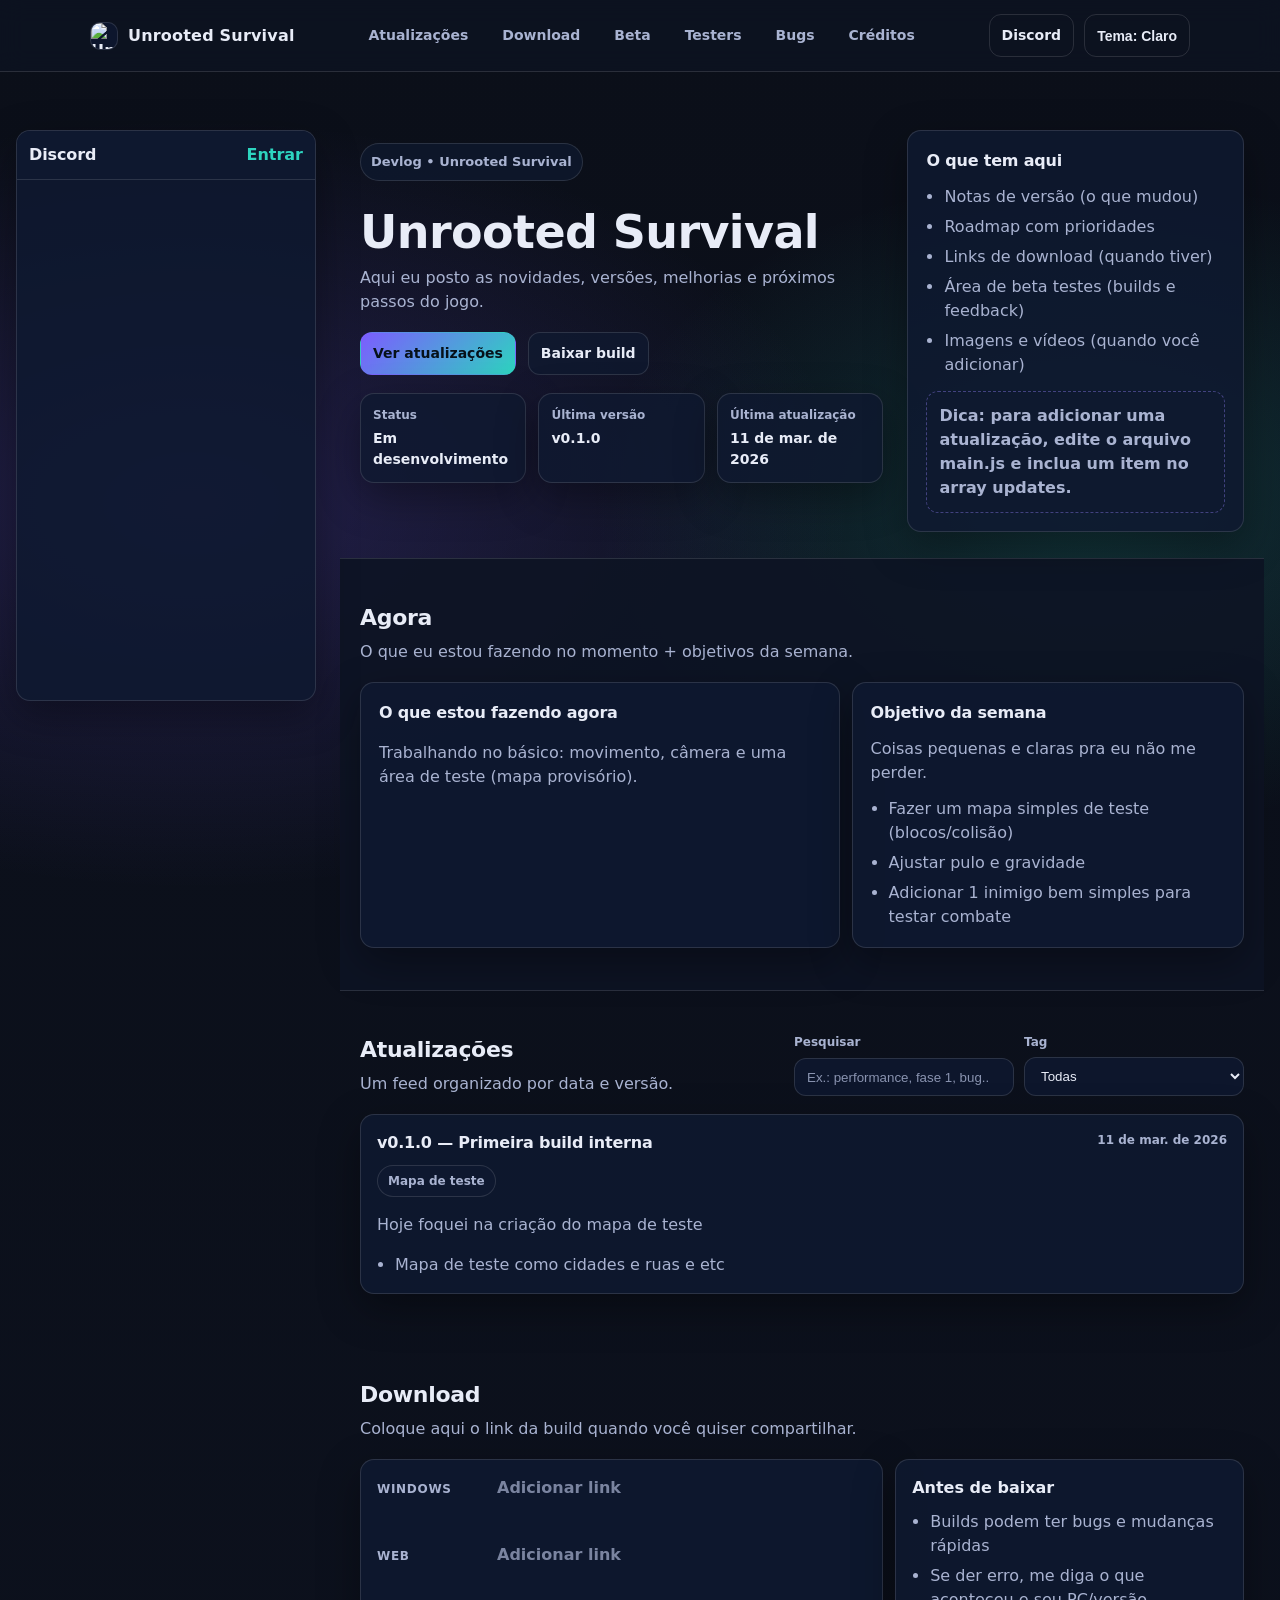
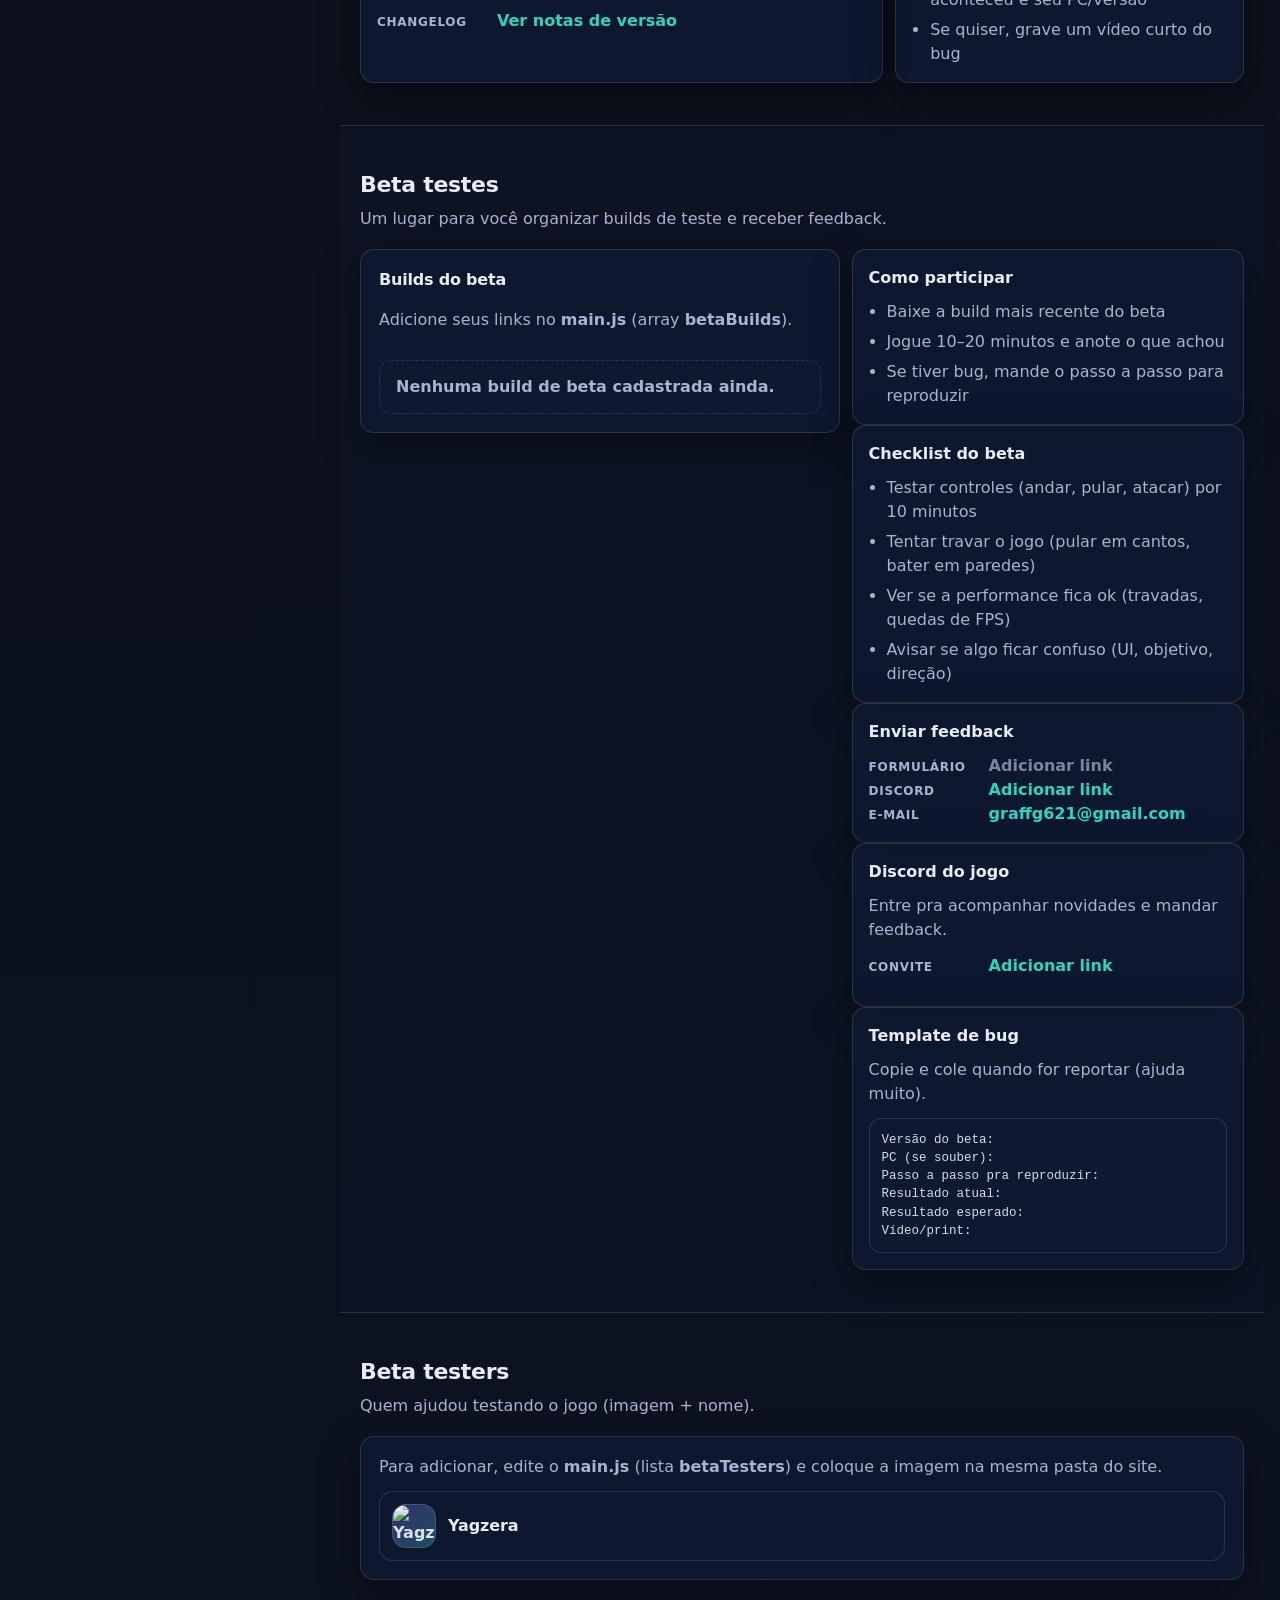
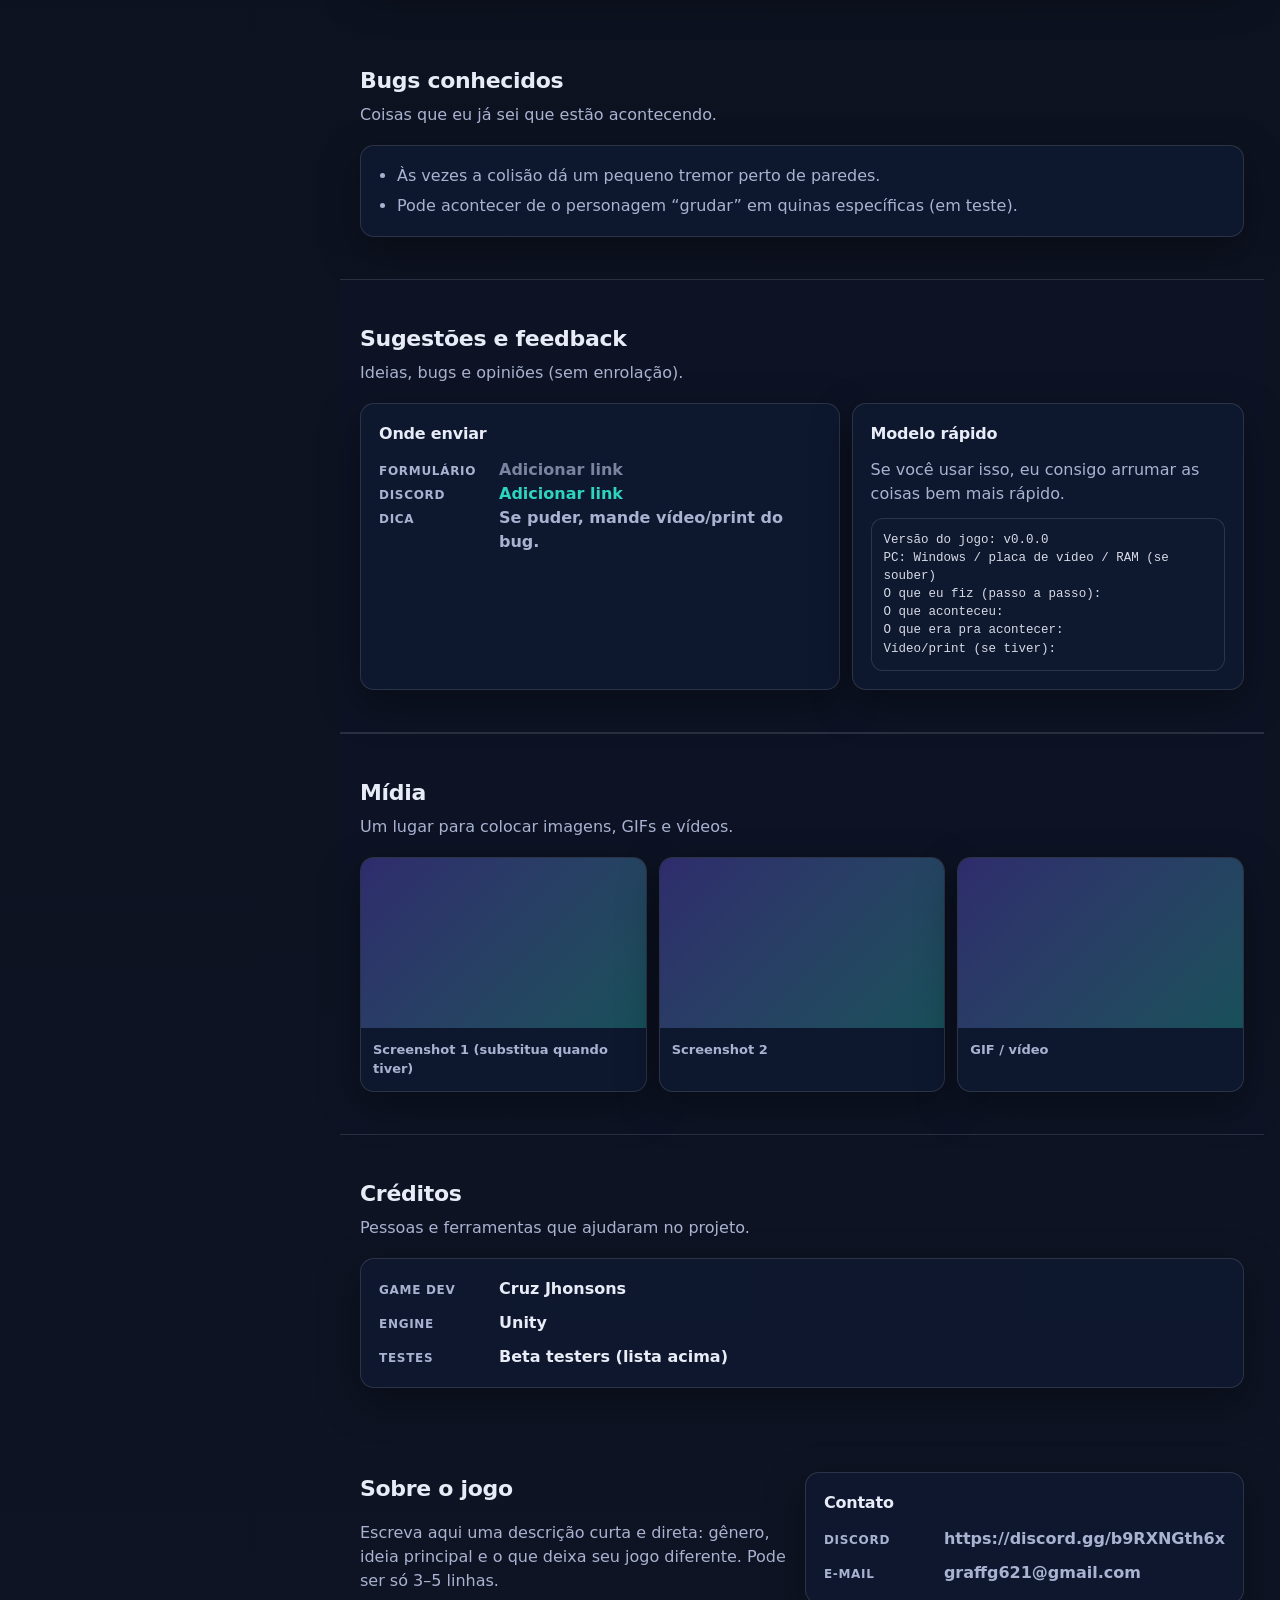
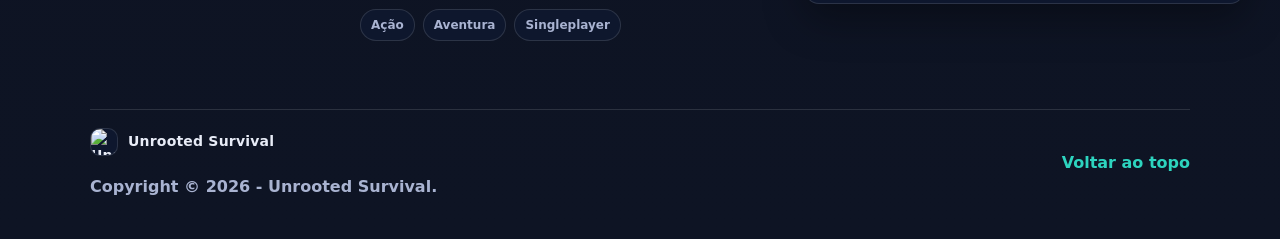
==== index.html @ 6a7c4e1d "Atualização Site" ====
<!doctype html>
<html lang="pt-BR">
  <head>
    <meta charset="UTF-8" />
    <meta name="viewport" content="width=device-width, initial-scale=1.0" />
    <title>Unrooted Survival</title>
    <meta name="description" content="Devlog, atualizações, downloads e beta do Unrooted Survival (Unity)." />
    <meta
      http-equiv="Content-Security-Policy"
      content="default-src 'self'; base-uri 'self'; object-src 'none'; frame-ancestors 'none'; img-src 'self' https: data:; style-src 'self' https://fonts.googleapis.com 'unsafe-inline'; font-src https://fonts.gstatic.com data:; script-src 'self'; frame-src https://discord.com; upgrade-insecure-requests"
    />
    <meta name="referrer" content="no-referrer" />
    <link rel="icon" href="./favicon.svg?v=3" type="image/svg+xml" />
    <link rel="icon" href="https://cdn.discordapp.com/attachments/772927928983617566/1482322307941797999/Unrooted_Survival_FOTO_2.png?v=2" type="image/png" />
    <link rel="shortcut icon" href="./favicon.svg?v=3" type="image/svg+xml" />
    <link rel="apple-touch-icon" href="https://cdn.discordapp.com/attachments/772927928983617566/1482322307941797999/Unrooted_Survival_FOTO_2.png?v=2" />
    <link rel="stylesheet" href="./styles.css" />
    <link rel="preconnect" href="https://fonts.googleapis.com" />
    <link rel="preconnect" href="https://fonts.gstatic.com" crossorigin />
    <link href="https://fonts.googleapis.com/css2?family=Inter:wght@400;500;600;700&display=swap" rel="stylesheet" />
  </head>
  <body>
    <a class="skip-link" href="#conteudo">Pular para o conteúdo</a>

    <header class="topbar">
      <div class="container topbar__inner">
        <a class="brand" href="#inicio" aria-label="Ir para o início">
          <img class="brand__logo" id="brandLogoTop" alt="Unrooted Survival" hidden />
          <span class="brand__dot" id="brandDotTop" aria-hidden="true"></span>
          <span class="brand__text" id="brandTextTop">Unrooted Survival</span>
        </a>

        <nav class="nav" aria-label="Navegação principal">
          <a class="nav__link" href="#atualizacoes">Atualizações</a>
          <a class="nav__link" href="#download">Download</a>
          <a class="nav__link" href="#beta">Beta</a>
          <a class="nav__link" href="#testers">Testers</a>
          <a class="nav__link" href="#bugs">Bugs</a>
          <a class="nav__link" href="#creditos">Créditos</a>
        </nav>

        <div class="topbar__actions">
          <a class="btn btn--ghost" href="https://discord.gg/b9RXNGth6x" target="_blank" rel="noreferrer">Discord</a>
          <button class="btn btn--ghost" type="button" id="themeToggle" aria-label="Alternar tema">
            Tema
          </button>
        </div>
      </div>
    </header>

    <div class="layout">
      <div class="discord-sidebar-slot" id="discordSidebarSlot">
        <aside class="discord-sidebar" id="discordSidebarWrap" hidden aria-label="Discord">
          <div class="discord-sidebar__head">
            <div class="discord-sidebar__title">Discord</div>
            <a class="link" href="#" id="discordSidebarJoin" aria-disabled="true">Entrar</a>
          </div>
          <iframe class="discord-sidebar__frame" id="discordSidebarFrame" title="Membros do Discord" loading="lazy"></iframe>
        </aside>
      </div>

      <main id="conteudo">
      <section class="hero" id="inicio">
        <div class="container hero__inner">
          <div class="hero__content">
            <p class="badge" id="heroBadge">Devlog • Unrooted Survival</p>
            <h1 class="hero__title" id="heroTitle">Unrooted Survival</h1>
            <p class="hero__subtitle">
              Aqui eu posto as novidades, versões, melhorias e próximos passos do jogo.
            </p>
            <div class="hero__cta">
              <a class="btn btn--primary" href="#atualizacoes">Ver atualizações</a>
              <a class="btn" href="#download">Baixar build</a>
            </div>
            <div class="hero__meta">
              <div class="meta-card">
                <div class="meta-card__label">Status</div>
                <div class="meta-card__value" id="statusValue">Em desenvolvimento</div>
              </div>
              <div class="meta-card">
                <div class="meta-card__label">Última versão</div>
                <div class="meta-card__value" id="latestVersion">—</div>
              </div>
              <div class="meta-card">
                <div class="meta-card__label">Última atualização</div>
                <div class="meta-card__value" id="latestDate">—</div>
              </div>
            </div>
          </div>

          <div class="hero__panel" aria-label="Resumo rápido">
            <div class="panel">
              <h2 class="panel__title">O que tem aqui</h2>
              <ul class="panel__list">
                <li>Notas de versão (o que mudou)</li>
                <li>Roadmap com prioridades</li>
                <li>Links de download (quando tiver)</li>
                <li>Área de beta testes (builds e feedback)</li>
                <li>Imagens e vídeos (quando você adicionar)</li>
              </ul>
              <div class="panel__tip">
                Dica: para adicionar uma atualização, edite o arquivo <strong>main.js</strong> e inclua um item no array
                <strong>updates</strong>.
              </div>
            </div>
          </div>
        </div>
      </section>

      <section class="section section--alt" id="agora">
        <div class="container">
          <div class="section__head">
            <div>
              <h2 class="section__title">Agora</h2>
              <p class="section__subtitle">O que eu estou fazendo no momento + objetivos da semana.</p>
            </div>
          </div>

          <div class="split">
            <div class="panel">
              <h3 class="panel__title">O que estou fazendo agora</h3>
              <p class="muted" id="nowText">—</p>
            </div>

            <div class="panel">
              <h3 class="panel__title">Objetivo da semana</h3>
              <div class="muted">Coisas pequenas e claras pra eu não me perder.</div>
              <div class="spacer"></div>
              <ul class="panel__list" id="weekGoalsList"></ul>
            </div>
          </div>
        </div>
      </section>

      <section class="section" id="atualizacoes">
        <div class="container">
          <div class="section__head">
            <div>
              <h2 class="section__title">Atualizações</h2>
              <p class="section__subtitle">Um feed organizado por data e versão.</p>
            </div>
            <div class="filters">
              <label class="input" aria-label="Pesquisar atualizações">
                <span class="input__label">Pesquisar</span>
                <input id="searchInput" type="search" placeholder="Ex.: performance, fase 1, bug..." />
              </label>
              <label class="input" aria-label="Filtrar por tag">
                <span class="input__label">Tag</span>
                <select id="tagSelect">
                  <option value="">Todas</option>
                </select>
              </label>
            </div>
          </div>

          <div class="updates" id="updatesList" aria-live="polite"></div>
          <div class="empty" id="emptyState" hidden>
            Nenhuma atualização encontrada com esse filtro.
          </div>
        </div>
      </section>

      <!-- <section class="section section--alt" id="roadmap">
        <div class="container">
          <div class="section__head">
            <div>
              <h2 class="section__title">Roadmap</h2>
              <p class="section__subtitle">O que eu quero fazer em seguida (pode mudar).</p>
            </div>
          </div> -->

          <!-- <div class="grid">
            <article class="card">
              <h3 class="card__title">Agora</h3>
              <ul class="card__list">
                <li>Polir controles e sensação do movimento</li>
                <li>Corrigir bugs mais chatos</li>
                <li>Adicionar feedback visual e sonoro</li>
              </ul>
            </article>
            <article class="card">
              <h3 class="card__title">Em breve</h3>
              <ul class="card__list">
                <li>Mais conteúdo: fases / inimigos / itens</li>
                <li>Sistema simples de progresso</li>
                <li>Otimização de performance</li>
              </ul>
            </article>
            <article class="card">
              <h3 class="card__title">Depois</h3>
              <ul class="card__list">
                <li>Menu e opções (áudio, gráficos, controles)</li>
                <li>Salvar e carregar</li>
                <li>Build pública para testes</li>
              </ul>
            </article>
          </div>
        </div>
      </section> -->

      <section class="section" id="controles" hidden>
        <div class="container">
          <div class="section__head">
            <div>
              <h2 class="section__title">Controles</h2>
              <p class="section__subtitle">Pra ninguém ficar perdido no beta.</p>
            </div>
          </div>

          <div class="panel">
            <div class="controls" id="controlsList" aria-live="polite"></div>
          </div>
        </div>
      </section>

      <section class="section" id="download">
        <div class="container">
          <div class="section__head">
            <div>
              <h2 class="section__title">Download</h2>
              <p class="section__subtitle">Coloque aqui o link da build quando você quiser compartilhar.</p>
            </div>
          </div>

          <div class="download">
            <div class="download__info">
              <div class="kv">
                <div class="kv__k">Windows</div>
                <div class="kv__v"><a class="link" href="#" id="downloadWindows" aria-disabled="true">Adicionar link</a></div>
              </div>
              <div class="kv">
                <div class="kv__k">Web</div>
                <div class="kv__v"><a class="link" href="#" id="downloadWeb" aria-disabled="true">Adicionar link</a></div>
              </div>
              <div class="kv">
                <div class="kv__k">Changelog</div>
                <div class="kv__v"><a class="link" href="#atualizacoes">Ver notas de versão</a></div>
              </div>
            </div>
            <div class="download__box">
              <h3 class="download__title">Antes de baixar</h3>
              <ul class="download__list">
                <li>Builds podem ter bugs e mudanças rápidas</li>
                <li>Se der erro, me diga o que aconteceu e seu PC/versão</li>
                <li>Se quiser, grave um vídeo curto do bug</li>
              </ul>
            </div>
          </div>
        </div>
      </section>

      <section class="section section--alt" id="beta">
        <div class="container">
          <div class="section__head">
            <div>
              <h2 class="section__title">Beta testes</h2>
              <p class="section__subtitle">Um lugar para você organizar builds de teste e receber feedback.</p>
            </div>
          </div>

          <div class="beta">
            <div class="beta__left">
              <div class="panel">
                <h3 class="panel__title">Builds do beta</h3>
                <p class="muted">Adicione seus links no <strong>main.js</strong> (array <strong>betaBuilds</strong>).</p>
                <div class="beta__list" id="betaList" aria-live="polite"></div>
                <div class="empty" id="betaEmpty" hidden>Nenhuma build de beta cadastrada ainda.</div>
              </div>
            </div>

            <div class="beta__right">
              <article class="card">
                <h3 class="card__title">Como participar</h3>
                <ul class="card__list">
                  <li>Baixe a build mais recente do beta</li>
                  <li>Jogue 10–20 minutos e anote o que achou</li>
                  <li>Se tiver bug, mande o passo a passo para reproduzir</li>
                </ul>
              </article>

              <article class="card">
                <h3 class="card__title">Checklist do beta</h3>
                <ul class="card__list" id="betaChecklist"></ul>
              </article>

              <article class="card">
                <h3 class="card__title">Enviar feedback</h3>
                <div class="kv">
                  <div class="kv__k">Formulário</div>
                  <div class="kv__v"><a class="link" href="#" id="betaFormLink" aria-disabled="true">Adicionar link</a></div>
                </div>
                <div class="kv">
                  <div class="kv__k">Discord</div>
                  <div class="kv__v"><a class="link" href="#" id="betaDiscordLink" aria-disabled="true">Adicionar link</a></div>
                </div>
                <div class="kv">
                  <div class="kv__k">E-mail</div>
                  <div class="kv__v"><a class="link" href="mailto:seuemail@exemplo.com" id="betaEmailLink">seuemail@exemplo.com</a></div>
                </div>
              </article>

              <article class="card">
                <h3 class="card__title">Discord do jogo</h3>
                <div class="muted">Entre pra acompanhar novidades e mandar feedback.</div>
                <div class="spacer"></div>
                <div class="kv">
                  <div class="kv__k">Convite</div>
                  <div class="kv__v"><a class="link" href="#" id="discordCardInvite" aria-disabled="true">Adicionar link</a></div>
                </div>
                <div class="spacer"></div>
                <div class="embed" id="discordEmbedWrap" hidden>
                  <iframe class="embed__frame" id="discordEmbedFrame" title="Discord" loading="lazy"></iframe>
                </div>
              </article>

              <article class="card">
                <h3 class="card__title">Template de bug</h3>
                <div class="muted">Copie e cole quando for reportar (ajuda muito).</div>
                <div class="spacer"></div>
                <pre class="codeblock" id="betaBugTemplate"></pre>
              </article>
            </div>
          </div>
        </div>
      </section>

      <section class="section" id="testers">
        <div class="container">
          <div class="section__head">
            <div>
              <h2 class="section__title">Beta testers</h2>
              <p class="section__subtitle">Quem ajudou testando o jogo (imagem + nome).</p>
            </div>
          </div>

          <div class="panel">
            <div class="muted">
              Para adicionar, edite o <strong>main.js</strong> (lista <strong>betaTesters</strong>) e coloque a imagem na mesma pasta do site.
            </div>
            <div class="spacer"></div>
            <div class="testers" id="testersList" aria-live="polite"></div>
            <div class="empty" id="testersEmpty" hidden>Nenhum beta tester listado ainda.</div>
          </div>
        </div>
      </section>

      <section class="section" id="bugs">
        <div class="container">
          <div class="section__head">
            <div>
              <h2 class="section__title">Bugs conhecidos</h2>
              <p class="section__subtitle">Coisas que eu já sei que estão acontecendo.</p>
            </div>
          </div>

          <div class="panel">
            <ul class="panel__list" id="bugsList"></ul>
            <div class="empty" id="bugsEmpty" hidden>Nenhum bug conhecido listado ainda.</div>
          </div>
        </div>
      </section>

      <section class="section section--alt" id="feedback">
        <div class="container">
          <div class="section__head">
            <div>
              <h2 class="section__title">Sugestões e feedback</h2>
              <p class="section__subtitle">Ideias, bugs e opiniões (sem enrolação).</p>
            </div>
          </div>

          <div class="split">
            <div class="panel">
              <h3 class="panel__title">Onde enviar</h3>
              <div class="kv">
                <div class="kv__k">Formulário</div>
                <div class="kv__v"><a class="link" href="#" id="suggestionFormLink" aria-disabled="true">Adicionar link</a></div>
              </div>
              <div class="kv">
                <div class="kv__k">Discord</div>
                <div class="kv__v"><a class="link" href="#" id="suggestionDiscordLink" aria-disabled="true">Adicionar link</a></div>
              </div>
              <div class="kv">
                <div class="kv__k">Dica</div>
                <div class="kv__v"><span class="muted">Se puder, mande vídeo/print do bug.</span></div>
              </div>
            </div>

            <div class="panel">
              <h3 class="panel__title">Modelo rápido</h3>
              <div class="muted">Se você usar isso, eu consigo arrumar as coisas bem mais rápido.</div>
              <div class="spacer"></div>
              <pre class="codeblock" id="feedbackTemplate"></pre>
            </div>
          </div>
        </div>
      </section>

      <section class="section section--alt" id="midia">
        <div class="container">
          <div class="section__head">
            <div>
              <h2 class="section__title">Mídia</h2>
              <p class="section__subtitle">Um lugar para colocar imagens, GIFs e vídeos.</p>
            </div>
          </div>

          <div class="gallery">
            <div class="shot">
              <div class="shot__ph" aria-hidden="true"></div>
              <div class="shot__cap">Screenshot 1 (substitua quando tiver)</div>
            </div>
            <div class="shot">
              <div class="shot__ph" aria-hidden="true"></div>
              <div class="shot__cap">Screenshot 2</div>
            </div>
            <div class="shot">
              <div class="shot__ph" aria-hidden="true"></div>
              <div class="shot__cap">GIF / vídeo</div>
            </div>
          </div>
        </div>
      </section>

      <section class="section" id="creditos">
        <div class="container">
          <div class="section__head">
            <div>
              <h2 class="section__title">Créditos</h2>
              <p class="section__subtitle">Pessoas e ferramentas que ajudaram no projeto.</p>
            </div>
          </div>

          <div class="panel">
            <div class="credits" id="creditsList" aria-live="polite"></div>
          </div>
        </div>
      </section>

      <section class="section" id="sobre">
        <div class="container">
          <div class="about">
            <div class="about__main">
              <h2 class="section__title">Sobre o jogo</h2>
              <p class="about__text">
                Escreva aqui uma descrição curta e direta: gênero, ideia principal e o que deixa seu jogo diferente.
                Pode ser só 3–5 linhas.
              </p>
              <div class="about__tags" id="aboutTags">
                <span class="pill">Ação</span>
                <span class="pill">Aventura</span>
                <span class="pill">Singleplayer</span>
              </div>
            </div>
            <div class="about__side">
              <div class="panel">
                <h3 class="panel__title">Contato</h3>
                <div class="contact">
                  <div class="kv">
                    <div class="kv__k">Discord</div>
                    <div class="kv__v"><span class="muted">https://discord.gg/b9RXNGth6x</span></div>
                  </div>
                  <!-- <div class="kv">
                    <div class="kv__k">Itch.io</div>
                    <div class="kv__v"><span class="muted">coloque aqui</span></div>
                  </div> -->
                  <div class="kv">
                    <div class="kv__k">E-mail</div>
                    <div class="kv__v"><span class="muted">graffg621@gmail.com</span></div>
                  </div>
                </div>
              </div>
            </div>
          </div>
        </div>
      </section>
      </main>
    </div>

    <footer class="footer">
      <div class="container footer__inner">
        <div class="footer__left">
          <div class="brand brand--small">
            <img class="brand__logo" id="brandLogoFooter" alt="Unrooted Survival" hidden />
            <span class="brand__dot" id="brandDotFooter" aria-hidden="true"></span>
            <span class="brand__text" id="brandTextFooter">Unrooted Survival</span>
          </div>
          <div class="footer__muted">Copyright © 2026 - Unrooted Survival.</div>
        </div>
        <div class="footer__right">
          <a class="link" href="#inicio">Voltar ao topo</a>
        </div>
      </div>
    </footer>

    <script src="./main.js" defer></script>
  </body>
</html>
---- styles.css ----
:root {
  color-scheme: light dark;
  --bg: #0b0f19;
  --bg2: #0e1424;
  --card: #0f1930;
  --text: #e8ecf7;
  --muted: #a9b3d1;
  --border: rgba(255, 255, 255, 0.12);
  --accent: #7c5cff;
  --accent2: #2dd4bf;
  --shadow: 0 14px 40px rgba(0, 0, 0, 0.35);
  --radius: 14px;
}

html[data-theme="light"] {
  --bg: #f6f7fb;
  --bg2: #ffffff;
  --card: #ffffff;
  --text: #0a1020;
  --muted: #4e5a7a;
  --border: rgba(10, 16, 32, 0.12);
  --accent: #5b4bff;
  --accent2: #0ea5e9;
  --shadow: 0 14px 40px rgba(10, 16, 32, 0.12);
}

* {
  box-sizing: border-box;
}

body {
  margin: 0;
  font-family: Inter, system-ui, -apple-system, Segoe UI, Roboto, Arial, sans-serif;
  background: radial-gradient(1200px 700px at 15% 10%, rgba(124, 92, 255, 0.22), transparent 55%),
    radial-gradient(900px 600px at 85% 10%, rgba(45, 212, 191, 0.18), transparent 55%),
    linear-gradient(180deg, var(--bg), var(--bg2));
  color: var(--text);
  line-height: 1.5;
}

a {
  color: inherit;
  text-decoration: none;
}

.container {
  width: min(1100px, calc(100% - 40px));
  margin: 0 auto;
}

.layout {
  padding: 0 16px;
}

body.has-discord-sidebar .layout {
  display: grid;
  grid-template-columns: 300px minmax(0, 1fr);
  gap: 24px;
  align-items: start;
}

.discord-sidebar-slot {
  padding-top: 58px;
}

.discord-sidebar {
  width: 300px;
  position: sticky;
  top: 78px;
  border: 1px solid var(--border);
  background: color-mix(in oklab, var(--card) 86%, transparent);
  border-radius: var(--radius);
  box-shadow: var(--shadow);
  overflow: hidden;
}

.discord-sidebar__head {
  display: flex;
  align-items: center;
  justify-content: space-between;
  padding: 12px 12px;
  border-bottom: 1px solid var(--border);
  background: color-mix(in oklab, var(--card) 88%, transparent);
}

.discord-sidebar__title {
  font-weight: 900;
  letter-spacing: -0.1px;
}

.discord-sidebar__frame {
  width: 100%;
  height: 520px;
  border: 0;
  display: block;
}

.skip-link {
  position: absolute;
  left: 12px;
  top: 12px;
  padding: 10px 12px;
  border-radius: 10px;
  background: var(--card);
  border: 1px solid var(--border);
  transform: translateY(-160%);
  z-index: 9999;
}

.skip-link:focus {
  transform: translateY(0);
  outline: none;
}

.topbar {
  position: sticky;
  top: 0;
  z-index: 50;
  backdrop-filter: blur(12px);
  background: color-mix(in oklab, var(--bg2) 65%, transparent);
  border-bottom: 1px solid var(--border);
}

@media (max-width: 1200px) {
  body.has-discord-sidebar .layout {
    display: block;
  }

  .discord-sidebar-slot {
    display: none;
  }
}

.topbar__inner {
  display: flex;
  align-items: center;
  justify-content: space-between;
  gap: 18px;
  padding: 14px 0;
}

.brand {
  display: inline-flex;
  align-items: center;
  gap: 10px;
  font-weight: 700;
  letter-spacing: 0.2px;
}

.brand--small {
  font-size: 14px;
}

.brand__logo {
  width: 28px;
  height: 28px;
  border-radius: 10px;
  border: 1px solid var(--border);
  object-fit: cover;
  display: block;
  background: color-mix(in oklab, var(--card) 86%, transparent);
}

.brand__dot {
  width: 12px;
  height: 12px;
  border-radius: 50%;
  background: linear-gradient(135deg, var(--accent), var(--accent2));
  box-shadow: 0 0 0 4px color-mix(in oklab, var(--accent) 18%, transparent);
}

.nav {
  display: flex;
  gap: 14px;
  flex-wrap: wrap;
  justify-content: center;
}

.nav__link {
  padding: 8px 10px;
  border-radius: 10px;
  color: var(--muted);
  font-weight: 600;
  font-size: 14px;
}

.nav__link:hover {
  color: var(--text);
  background: color-mix(in oklab, var(--card) 78%, transparent);
}

.topbar__actions {
  display: flex;
  gap: 10px;
}

.btn {
  display: inline-flex;
  align-items: center;
  justify-content: center;
  gap: 10px;
  padding: 10px 12px;
  border-radius: 12px;
  border: 1px solid var(--border);
  background: color-mix(in oklab, var(--card) 80%, transparent);
  color: var(--text);
  font-weight: 700;
  font-size: 14px;
  cursor: pointer;
  transition: transform 120ms ease, background 120ms ease, border-color 120ms ease;
}

.btn:hover {
  transform: translateY(-1px);
  background: color-mix(in oklab, var(--card) 92%, transparent);
  border-color: color-mix(in oklab, var(--border) 50%, var(--accent) 30%);
}

.btn--primary {
  background: linear-gradient(135deg, var(--accent), var(--accent2));
  border-color: transparent;
  color: #06111a;
}

.btn--primary:hover {
  transform: translateY(-1px);
  filter: brightness(1.05);
}

.btn--ghost {
  background: transparent;
}

.hero {
  padding: 58px 0 26px;
}

.hero__inner {
  display: grid;
  grid-template-columns: 1.4fr 0.9fr;
  gap: 24px;
  align-items: start;
}

.badge {
  display: inline-flex;
  align-items: center;
  padding: 8px 10px;
  border-radius: 999px;
  border: 1px solid var(--border);
  background: color-mix(in oklab, var(--card) 72%, transparent);
  color: var(--muted);
  font-weight: 700;
  font-size: 13px;
}

.hero__title {
  margin: 14px 0 10px;
  font-size: clamp(32px, 4vw, 46px);
  line-height: 1.05;
  letter-spacing: -0.6px;
}

.hero__subtitle {
  margin: 0 0 18px;
  color: var(--muted);
  max-width: 60ch;
}

.hero__cta {
  display: flex;
  gap: 12px;
  flex-wrap: wrap;
  margin: 18px 0 18px;
}

.hero__meta {
  display: grid;
  grid-template-columns: repeat(3, minmax(0, 1fr));
  gap: 12px;
}

.meta-card {
  border: 1px solid var(--border);
  background: color-mix(in oklab, var(--card) 82%, transparent);
  border-radius: 14px;
  padding: 12px 12px;
  box-shadow: var(--shadow);
}

.meta-card__label {
  font-size: 12px;
  color: var(--muted);
  font-weight: 700;
}

.meta-card__value {
  margin-top: 4px;
  font-size: 14px;
  font-weight: 800;
}

.panel {
  border: 1px solid var(--border);
  background: color-mix(in oklab, var(--card) 86%, transparent);
  border-radius: var(--radius);
  padding: 18px;
  box-shadow: var(--shadow);
}

.panel__title {
  margin: 0 0 12px;
  font-size: 16px;
  letter-spacing: -0.2px;
}

.panel__list {
  margin: 0;
  padding-left: 18px;
  color: var(--muted);
  display: grid;
  gap: 6px;
}

.panel__tip {
  margin-top: 14px;
  padding: 12px;
  border-radius: 12px;
  border: 1px dashed color-mix(in oklab, var(--border) 70%, var(--accent) 30%);
  background: color-mix(in oklab, var(--card) 80%, transparent);
  color: var(--muted);
  font-weight: 600;
}

.spacer {
  height: 12px;
}

.section {
  padding: 42px 0;
}

.section--alt {
  background: color-mix(in oklab, var(--bg2) 92%, transparent);
  border-top: 1px solid var(--border);
  border-bottom: 1px solid var(--border);
}

.section__head {
  display: flex;
  justify-content: space-between;
  align-items: end;
  gap: 18px;
  flex-wrap: wrap;
  margin-bottom: 18px;
}

.section__title {
  margin: 0;
  font-size: 22px;
  letter-spacing: -0.3px;
}

.section__subtitle {
  margin: 6px 0 0;
  color: var(--muted);
}

.filters {
  display: flex;
  gap: 10px;
  flex-wrap: wrap;
  justify-content: flex-end;
}

.input {
  display: grid;
  gap: 6px;
  min-width: 220px;
}

.input__label {
  font-size: 12px;
  color: var(--muted);
  font-weight: 800;
}

input[type="search"],
select {
  padding: 10px 12px;
  border-radius: 12px;
  border: 1px solid var(--border);
  background: color-mix(in oklab, var(--card) 84%, transparent);
  color: var(--text);
  outline: none;
}

input[type="search"]::placeholder {
  color: color-mix(in oklab, var(--muted) 80%, transparent);
}

input[type="search"]:focus,
select:focus {
  border-color: color-mix(in oklab, var(--accent) 55%, var(--border));
  box-shadow: 0 0 0 4px color-mix(in oklab, var(--accent) 18%, transparent);
}

.updates {
  display: grid;
  gap: 12px;
}

.update {
  border: 1px solid var(--border);
  background: color-mix(in oklab, var(--card) 86%, transparent);
  border-radius: var(--radius);
  padding: 16px;
  box-shadow: var(--shadow);
}

.update__head {
  display: flex;
  justify-content: space-between;
  align-items: start;
  gap: 12px;
  flex-wrap: wrap;
}

.update__title {
  margin: 0;
  font-size: 16px;
  letter-spacing: -0.2px;
}

.update__meta {
  display: flex;
  gap: 8px;
  align-items: center;
  flex-wrap: wrap;
  color: var(--muted);
  font-weight: 700;
  font-size: 12px;
}

.pills {
  display: flex;
  gap: 6px;
  flex-wrap: wrap;
  margin-top: 10px;
}

.pill {
  display: inline-flex;
  align-items: center;
  padding: 6px 10px;
  border-radius: 999px;
  border: 1px solid var(--border);
  background: color-mix(in oklab, var(--card) 82%, transparent);
  color: var(--muted);
  font-weight: 800;
  font-size: 12px;
}

.update__body {
  margin-top: 12px;
  color: var(--muted);
}

.update__body ul {
  margin: 0;
  padding-left: 18px;
  display: grid;
  gap: 6px;
}

.empty {
  margin-top: 12px;
  padding: 14px 16px;
  border-radius: 12px;
  border: 1px dashed var(--border);
  background: color-mix(in oklab, var(--card) 80%, transparent);
  color: var(--muted);
  font-weight: 700;
}

.grid {
  display: grid;
  gap: 12px;
  grid-template-columns: repeat(3, minmax(0, 1fr));
}

.card {
  border: 1px solid var(--border);
  background: color-mix(in oklab, var(--card) 86%, transparent);
  border-radius: var(--radius);
  padding: 16px;
  box-shadow: var(--shadow);
}

.card__title {
  margin: 0 0 10px;
  font-size: 16px;
}

.card__list {
  margin: 0;
  padding-left: 18px;
  color: var(--muted);
  display: grid;
  gap: 6px;
}

.download {
  display: grid;
  grid-template-columns: 1.2fr 0.8fr;
  gap: 12px;
}

.split {
  display: grid;
  grid-template-columns: 1.1fr 0.9fr;
  gap: 12px;
}

.download__info {
  border: 1px solid var(--border);
  background: color-mix(in oklab, var(--card) 86%, transparent);
  border-radius: var(--radius);
  padding: 16px;
  box-shadow: var(--shadow);
  display: grid;
  gap: 10px;
}

.download__box {
  border: 1px solid var(--border);
  background: color-mix(in oklab, var(--card) 86%, transparent);
  border-radius: var(--radius);
  padding: 16px;
  box-shadow: var(--shadow);
}

.download__title {
  margin: 0 0 10px;
  font-size: 16px;
}

.download__list {
  margin: 0;
  padding-left: 18px;
  color: var(--muted);
  display: grid;
  gap: 6px;
}

.beta {
  display: grid;
  grid-template-columns: 1.1fr 0.9fr;
  gap: 12px;
}

.controls {
  display: grid;
  gap: 10px;
}

.progress {
  display: grid;
  gap: 10px;
}

.progress__row {
  display: grid;
  gap: 8px;
  padding: 12px;
  border-radius: 14px;
  border: 1px solid var(--border);
  background: color-mix(in oklab, var(--card) 86%, transparent);
}

.progress__top {
  display: flex;
  justify-content: space-between;
  align-items: baseline;
  gap: 10px;
}

.progress__label {
  font-weight: 900;
  letter-spacing: -0.1px;
}

.progress__value {
  color: var(--muted);
  font-weight: 900;
  font-size: 12px;
}

.progress__bar {
  height: 10px;
  border-radius: 999px;
  border: 1px solid var(--border);
  background: color-mix(in oklab, var(--bg2) 70%, transparent);
  overflow: hidden;
}

.progress__fill {
  height: 100%;
  width: 0%;
  border-radius: 999px;
  background: linear-gradient(90deg, var(--accent), var(--accent2));
}

.requirements {
  display: grid;
  gap: 10px;
}

.testers {
  display: grid;
  gap: 10px;
}

.tester {
  display: flex;
  align-items: center;
  gap: 12px;
  padding: 12px;
  border-radius: 14px;
  border: 1px solid var(--border);
  background: color-mix(in oklab, var(--card) 86%, transparent);
}

.tester__avatar {
  width: 44px;
  height: 44px;
  border-radius: 14px;
  border: 1px solid var(--border);
  background: linear-gradient(135deg, color-mix(in oklab, var(--accent) 32%, transparent), color-mix(in oklab, var(--accent2) 28%, transparent));
  display: grid;
  place-items: center;
  font-weight: 900;
  color: color-mix(in oklab, var(--text) 94%, transparent);
  overflow: hidden;
}

.tester__avatar img {
  width: 100%;
  height: 100%;
  object-fit: cover;
  display: block;
}

.tester__name {
  font-weight: 900;
  letter-spacing: -0.1px;
}

.credits {
  display: grid;
  gap: 10px;
}

.embed {
  width: 100%;
  border-radius: 14px;
  overflow: hidden;
  border: 1px solid var(--border);
  background: color-mix(in oklab, var(--card) 86%, transparent);
}

.embed__frame {
  width: 100%;
  height: 380px;
  border: 0;
  display: block;
}

.codeblock {
  margin: 0;
  padding: 12px;
  border-radius: 12px;
  border: 1px solid var(--border);
  background: color-mix(in oklab, var(--card) 82%, transparent);
  color: color-mix(in oklab, var(--text) 92%, transparent);
  font-family: ui-monospace, SFMono-Regular, Menlo, Monaco, Consolas, "Liberation Mono", "Courier New", monospace;
  font-size: 12.5px;
  line-height: 1.45;
  overflow: auto;
  white-space: pre-wrap;
}

.beta__list {
  display: grid;
  gap: 10px;
  margin-top: 12px;
}

.build {
  border: 1px solid var(--border);
  background: color-mix(in oklab, var(--card) 86%, transparent);
  border-radius: 14px;
  padding: 12px;
  display: grid;
  gap: 8px;
}

.build__top {
  display: flex;
  justify-content: space-between;
  gap: 10px;
  flex-wrap: wrap;
}

.build__name {
  font-weight: 900;
  letter-spacing: -0.1px;
}

.build__date {
  color: var(--muted);
  font-weight: 800;
  font-size: 12px;
}

.build__links {
  display: flex;
  gap: 10px;
  flex-wrap: wrap;
}

.link {
  color: var(--accent2);
  font-weight: 900;
}

.link[aria-disabled="true"] {
  color: color-mix(in oklab, var(--muted) 70%, transparent);
  pointer-events: none;
  font-weight: 800;
}

.gallery {
  display: grid;
  grid-template-columns: repeat(3, minmax(0, 1fr));
  gap: 12px;
}

.shot {
  border: 1px solid var(--border);
  background: color-mix(in oklab, var(--card) 86%, transparent);
  border-radius: var(--radius);
  overflow: hidden;
  box-shadow: var(--shadow);
}

.shot__ph {
  height: 170px;
  background: linear-gradient(135deg, color-mix(in oklab, var(--accent) 30%, transparent), color-mix(in oklab, var(--accent2) 30%, transparent));
}

.shot__cap {
  padding: 12px;
  color: var(--muted);
  font-weight: 800;
  font-size: 13px;
}

.about {
  display: grid;
  grid-template-columns: 1.2fr 0.8fr;
  gap: 12px;
  align-items: start;
}

.about__text {
  color: var(--muted);
  max-width: 70ch;
}

.about__tags {
  margin-top: 12px;
  display: flex;
  gap: 8px;
  flex-wrap: wrap;
}

.contact {
  display: grid;
  gap: 10px;
}

.kv {
  display: grid;
  grid-template-columns: 110px 1fr;
  gap: 10px;
  align-items: baseline;
}

.kv__k {
  color: var(--muted);
  font-weight: 900;
  font-size: 12px;
  text-transform: uppercase;
  letter-spacing: 0.7px;
}

.kv__v {
  font-weight: 800;
}

.muted {
  color: var(--muted);
}

.footer {
  padding: 26px 0 40px;
}

.footer__inner {
  display: flex;
  align-items: center;
  justify-content: space-between;
  gap: 12px;
  flex-wrap: wrap;
  border-top: 1px solid var(--border);
  padding-top: 18px;
}

.footer__muted {
  color: var(--muted);
  font-weight: 700;
  margin-top: 8px;
}

@media (max-width: 980px) {
  .hero__inner {
    grid-template-columns: 1fr;
  }
  .hero__meta {
    grid-template-columns: 1fr;
  }
  .grid {
    grid-template-columns: 1fr;
  }
  .download {
    grid-template-columns: 1fr;
  }
  .split {
    grid-template-columns: 1fr;
  }
  .beta {
    grid-template-columns: 1fr;
  }
  .gallery {
    grid-template-columns: 1fr;
  }
  .about {
    grid-template-columns: 1fr;
  }
  .kv {
    grid-template-columns: 1fr;
    gap: 4px;
  }
  .nav {
    display: none;
  }
}
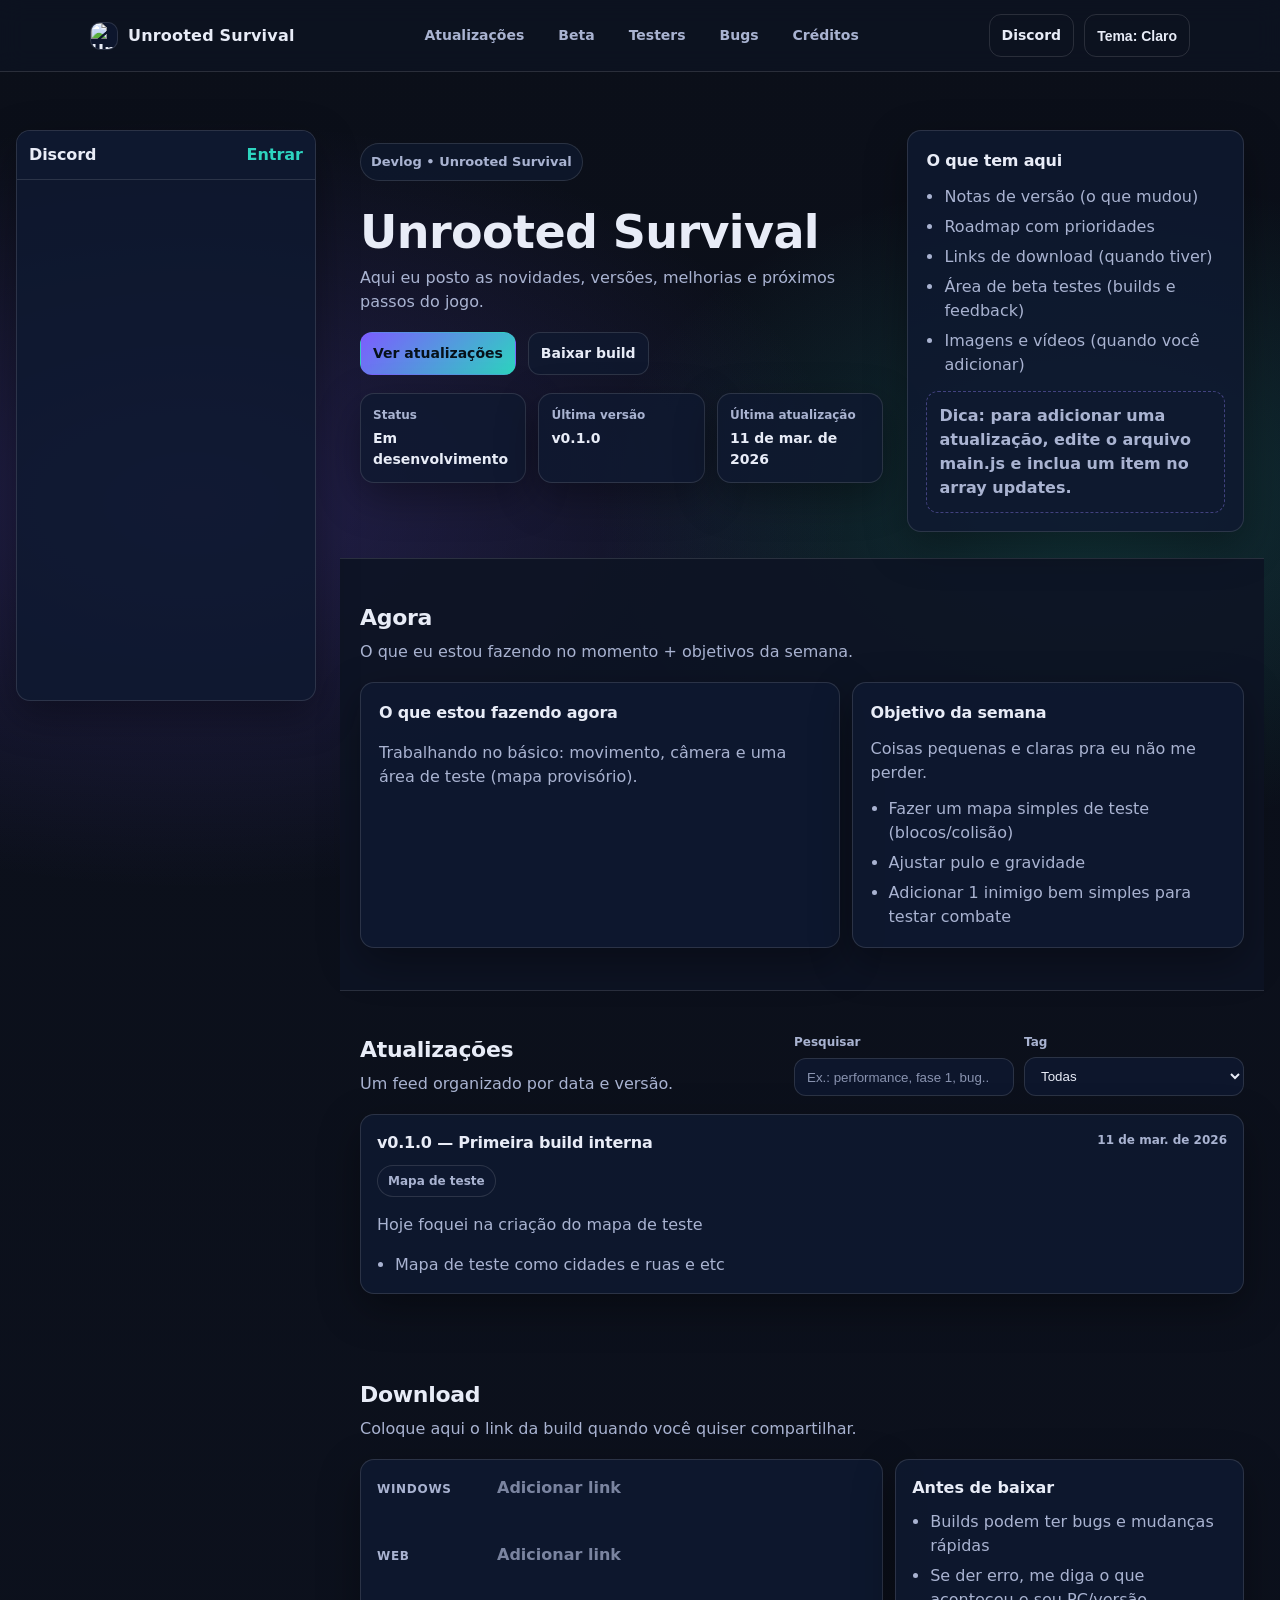
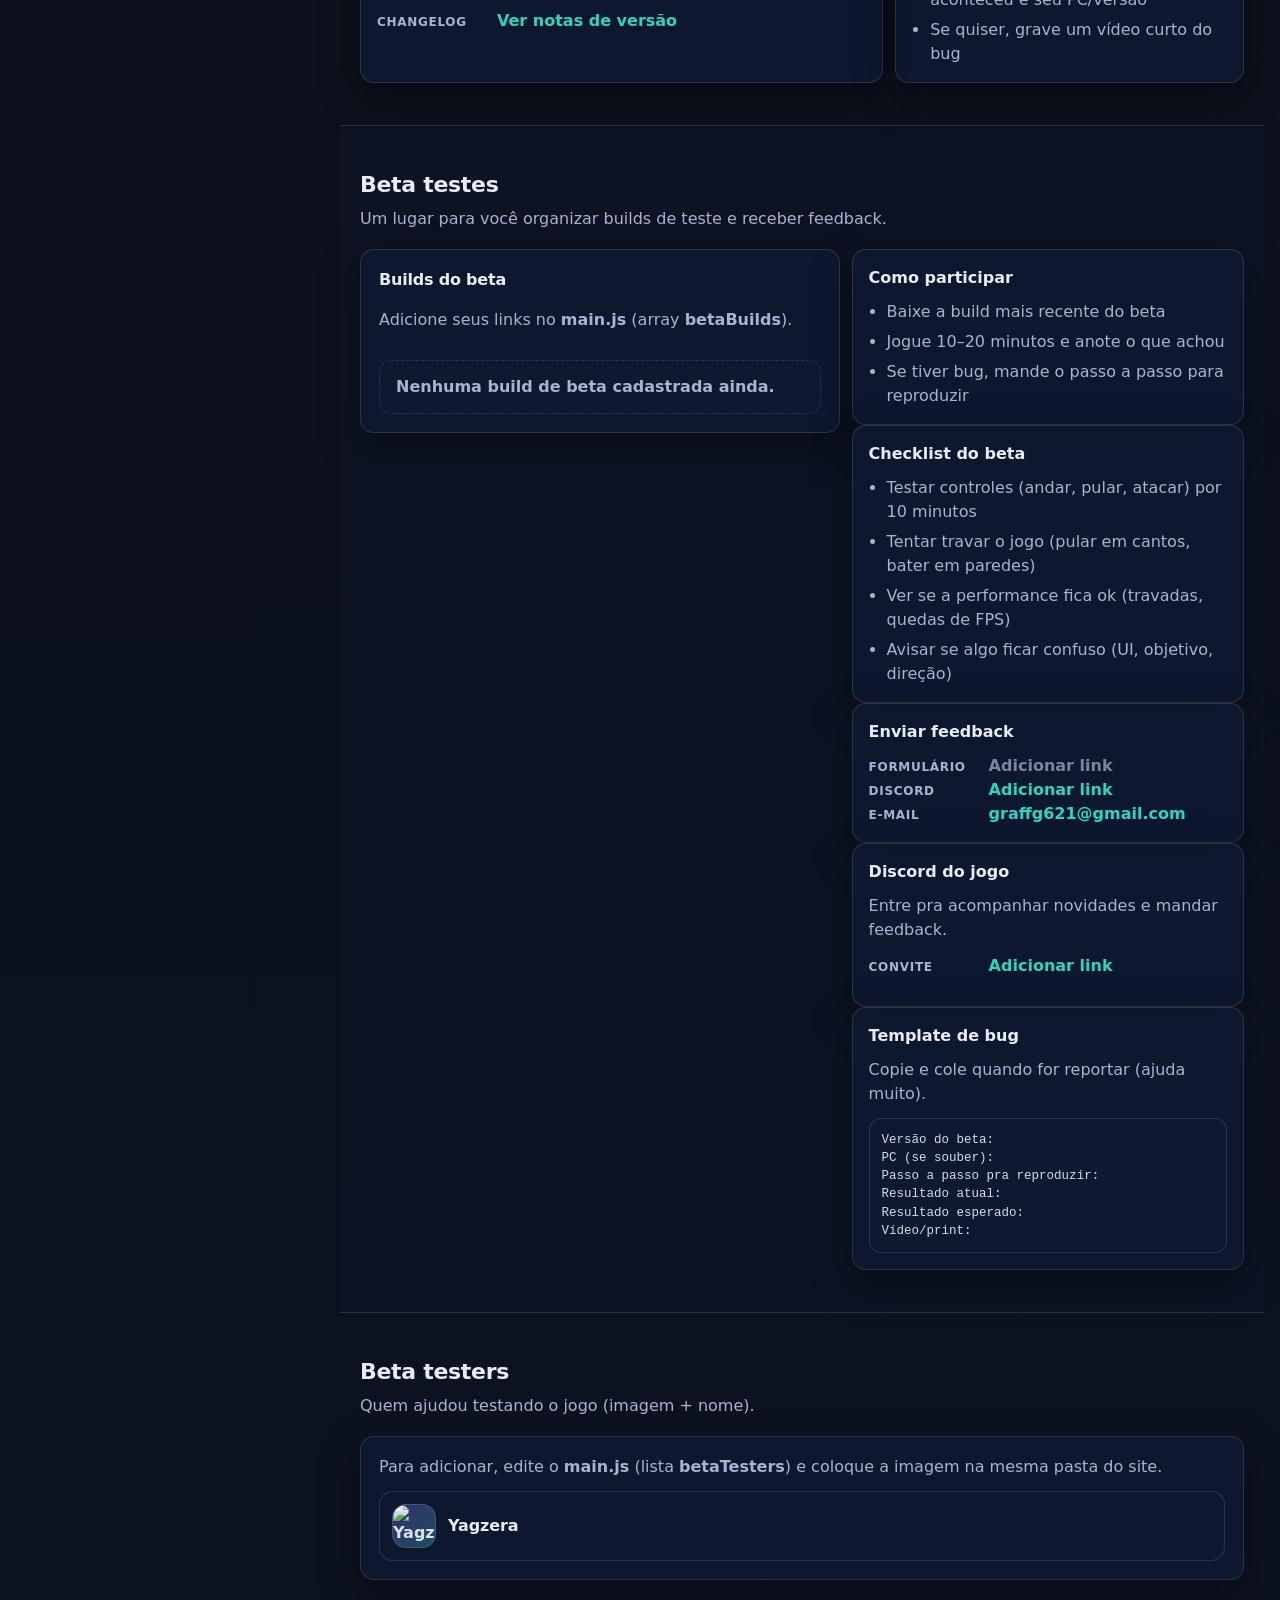
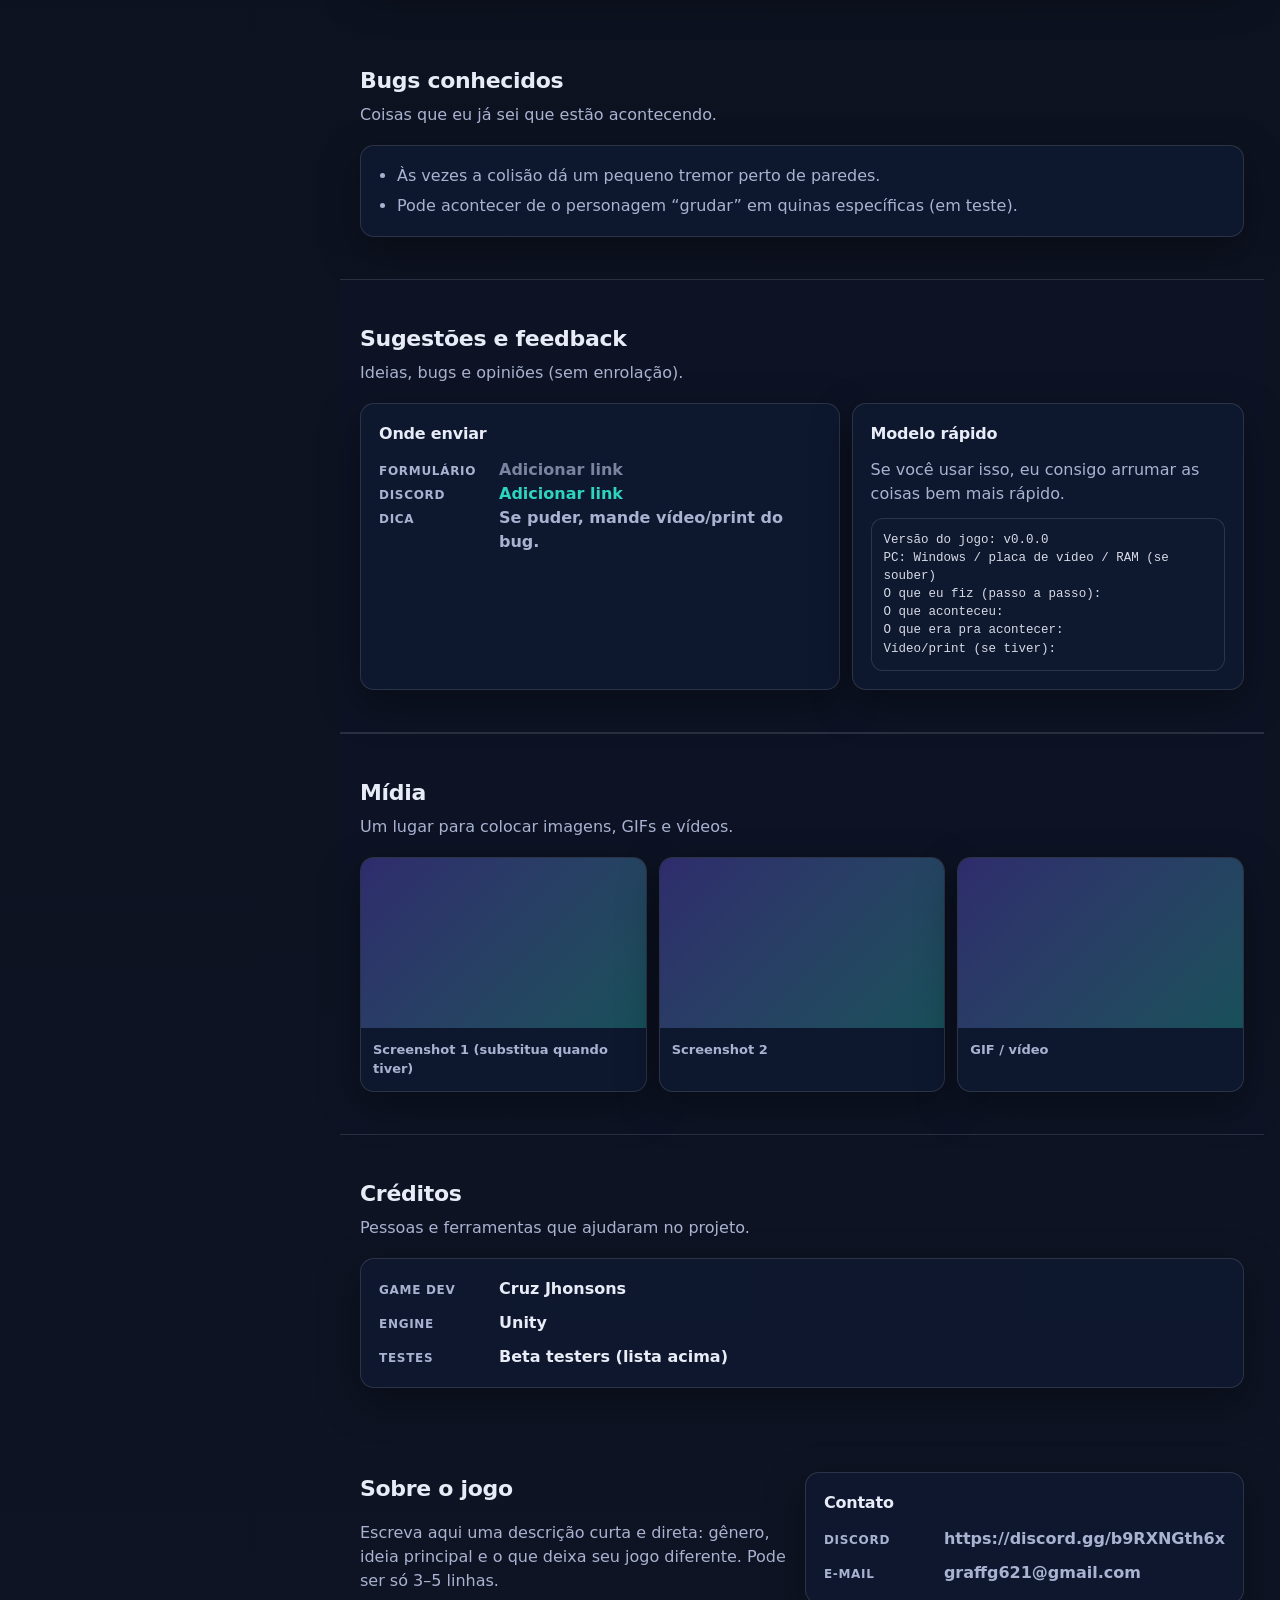
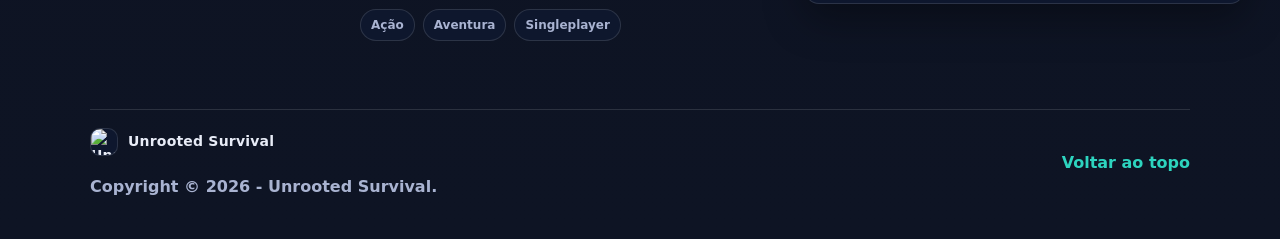
==== commit b819272e: "Att Site" ====
--- a/index.html
+++ b/index.html
@@ -32,7 +32,7 @@
 
         <nav class="nav" aria-label="Navegação principal">
           <a class="nav__link" href="#atualizacoes">Atualizações</a>
-          <a class="nav__link" href="#download">Download</a>
+          <!-- <a class="nav__link" href="#download">Download</a> -->
           <a class="nav__link" href="#beta">Beta</a>
           <a class="nav__link" href="#testers">Testers</a>
           <a class="nav__link" href="#bugs">Bugs</a>
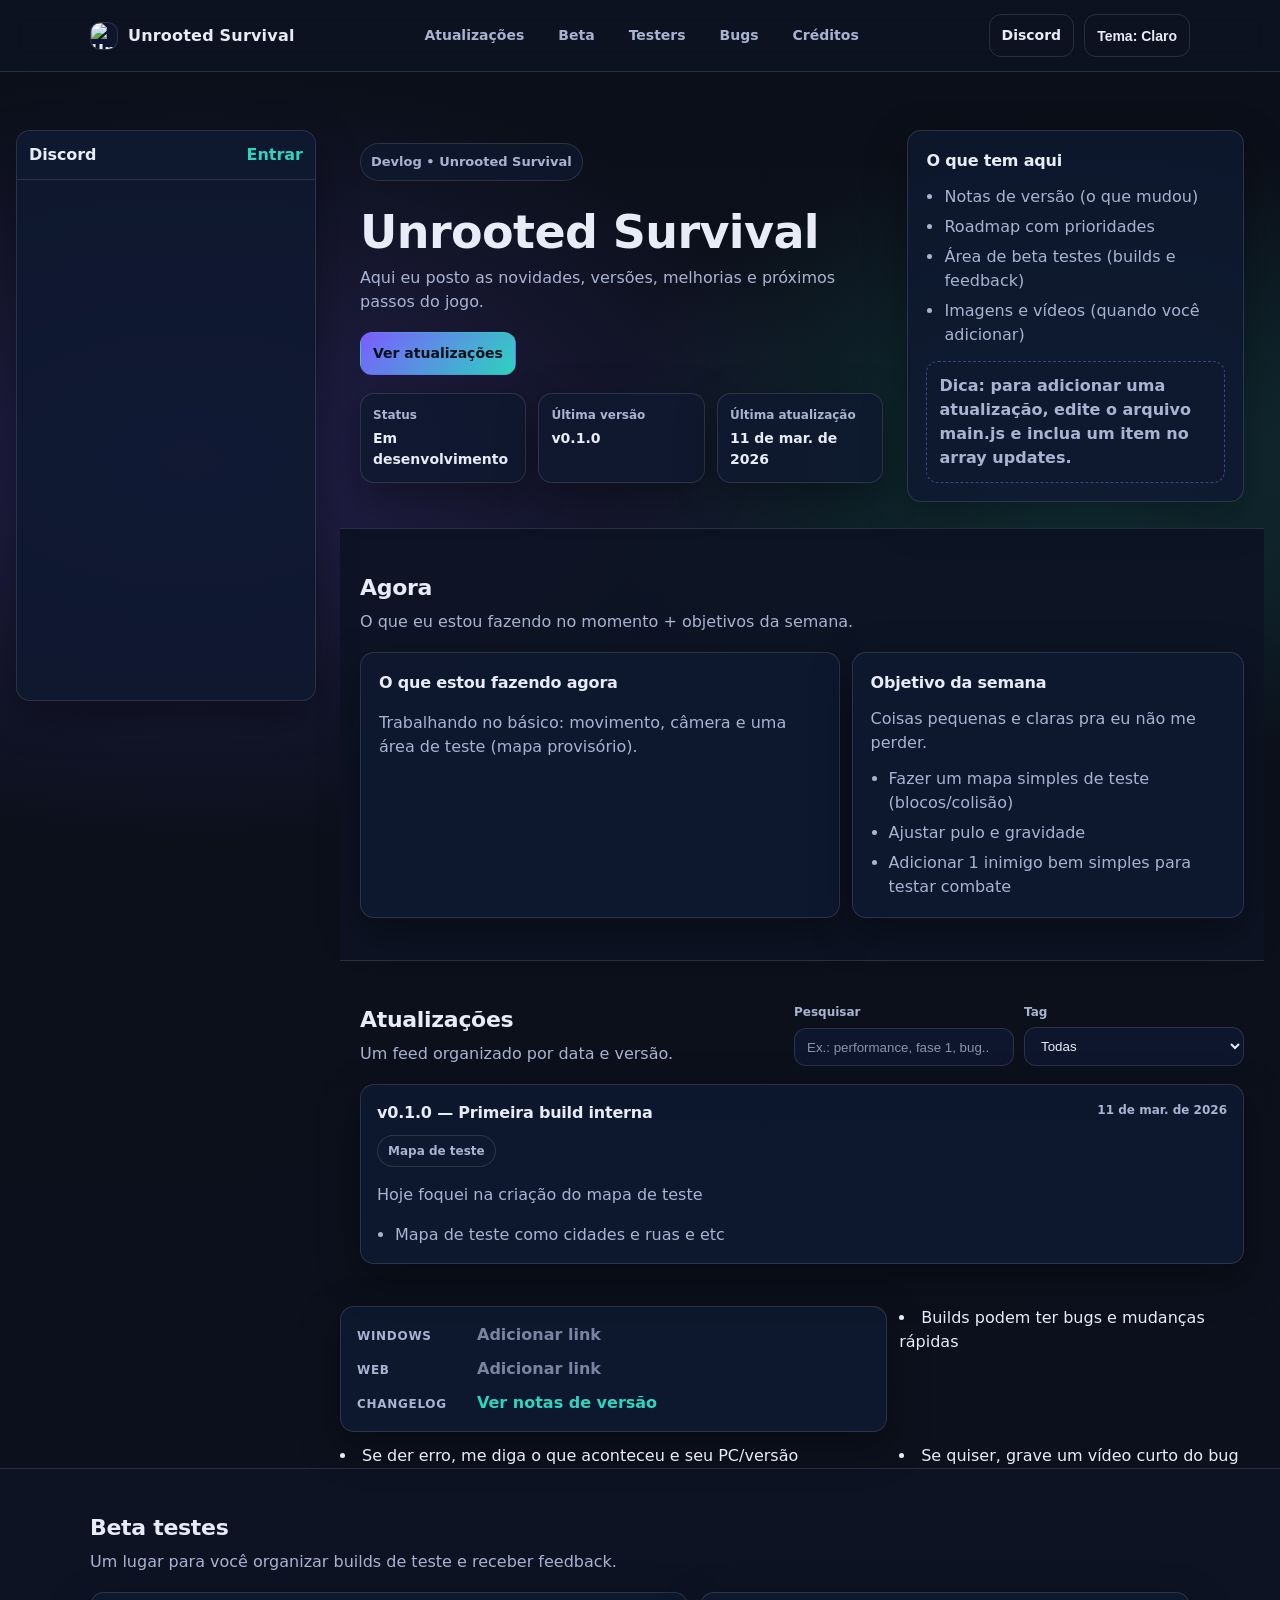
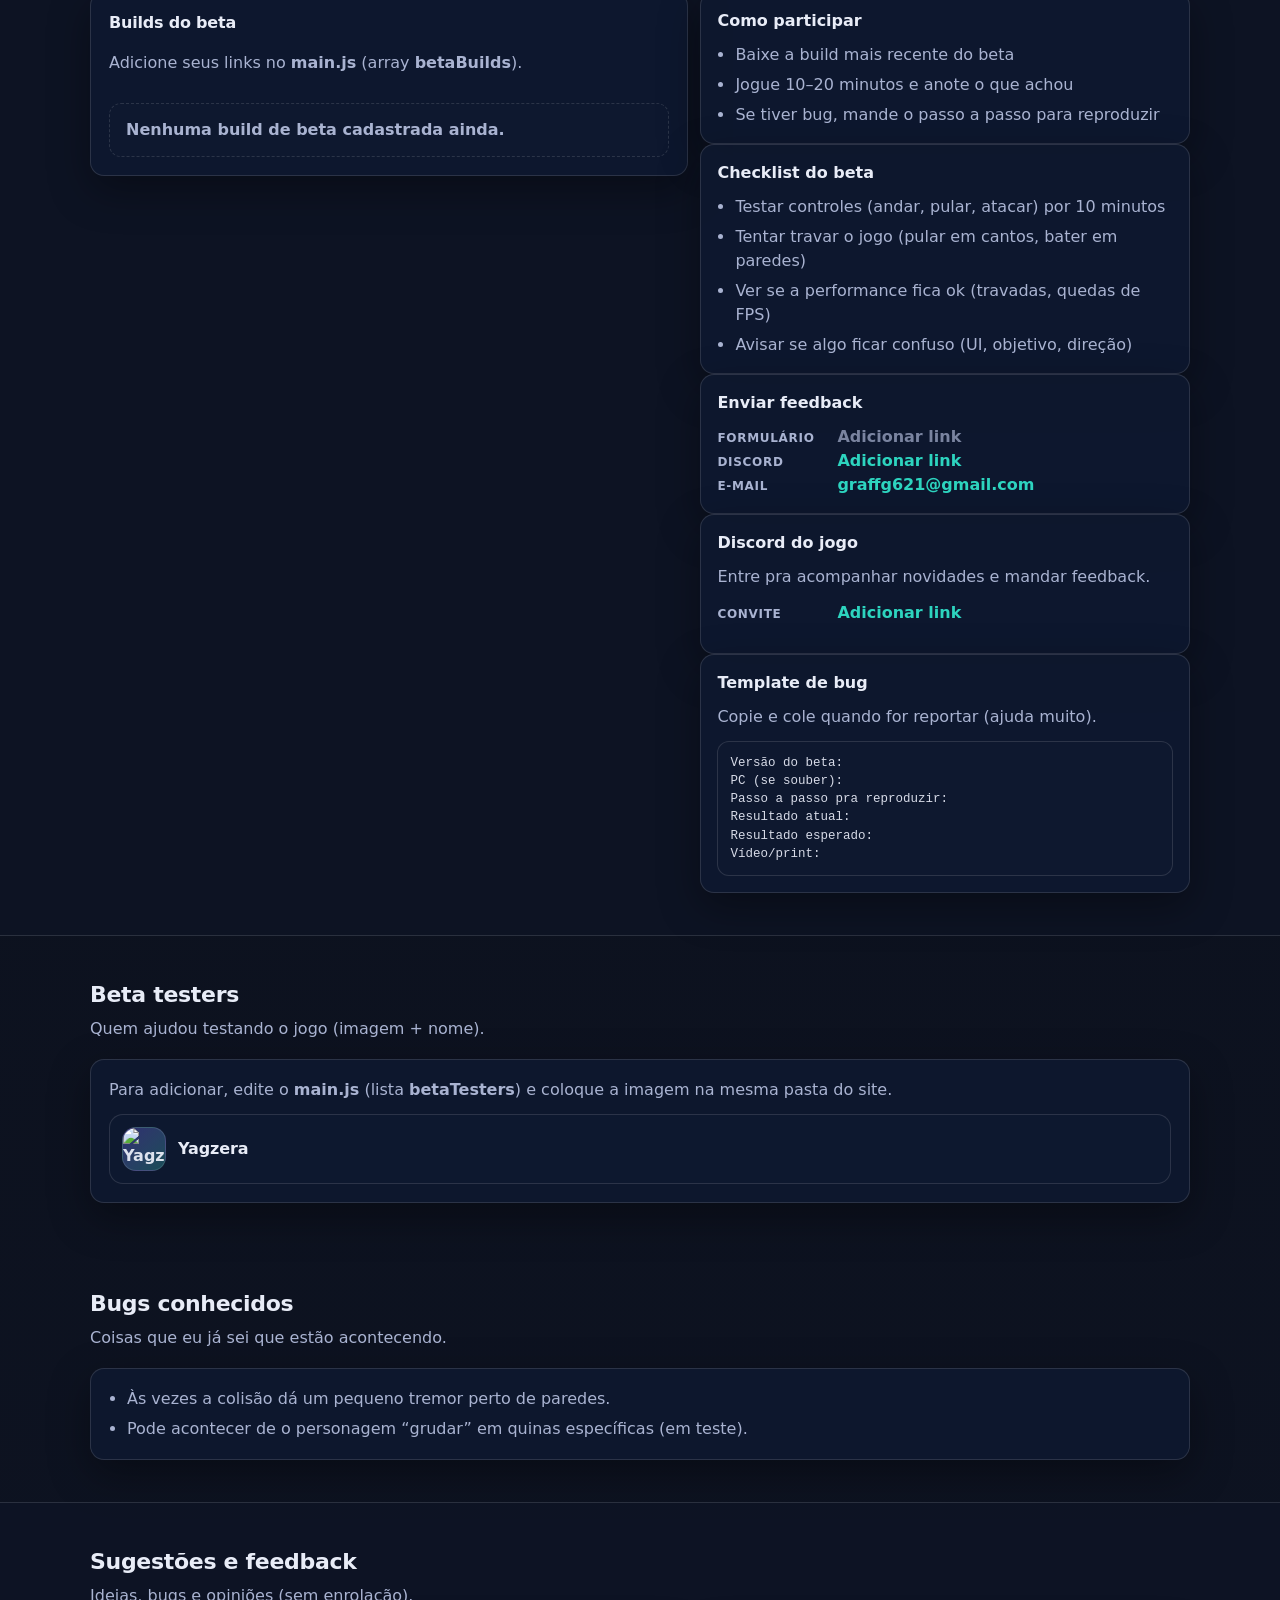
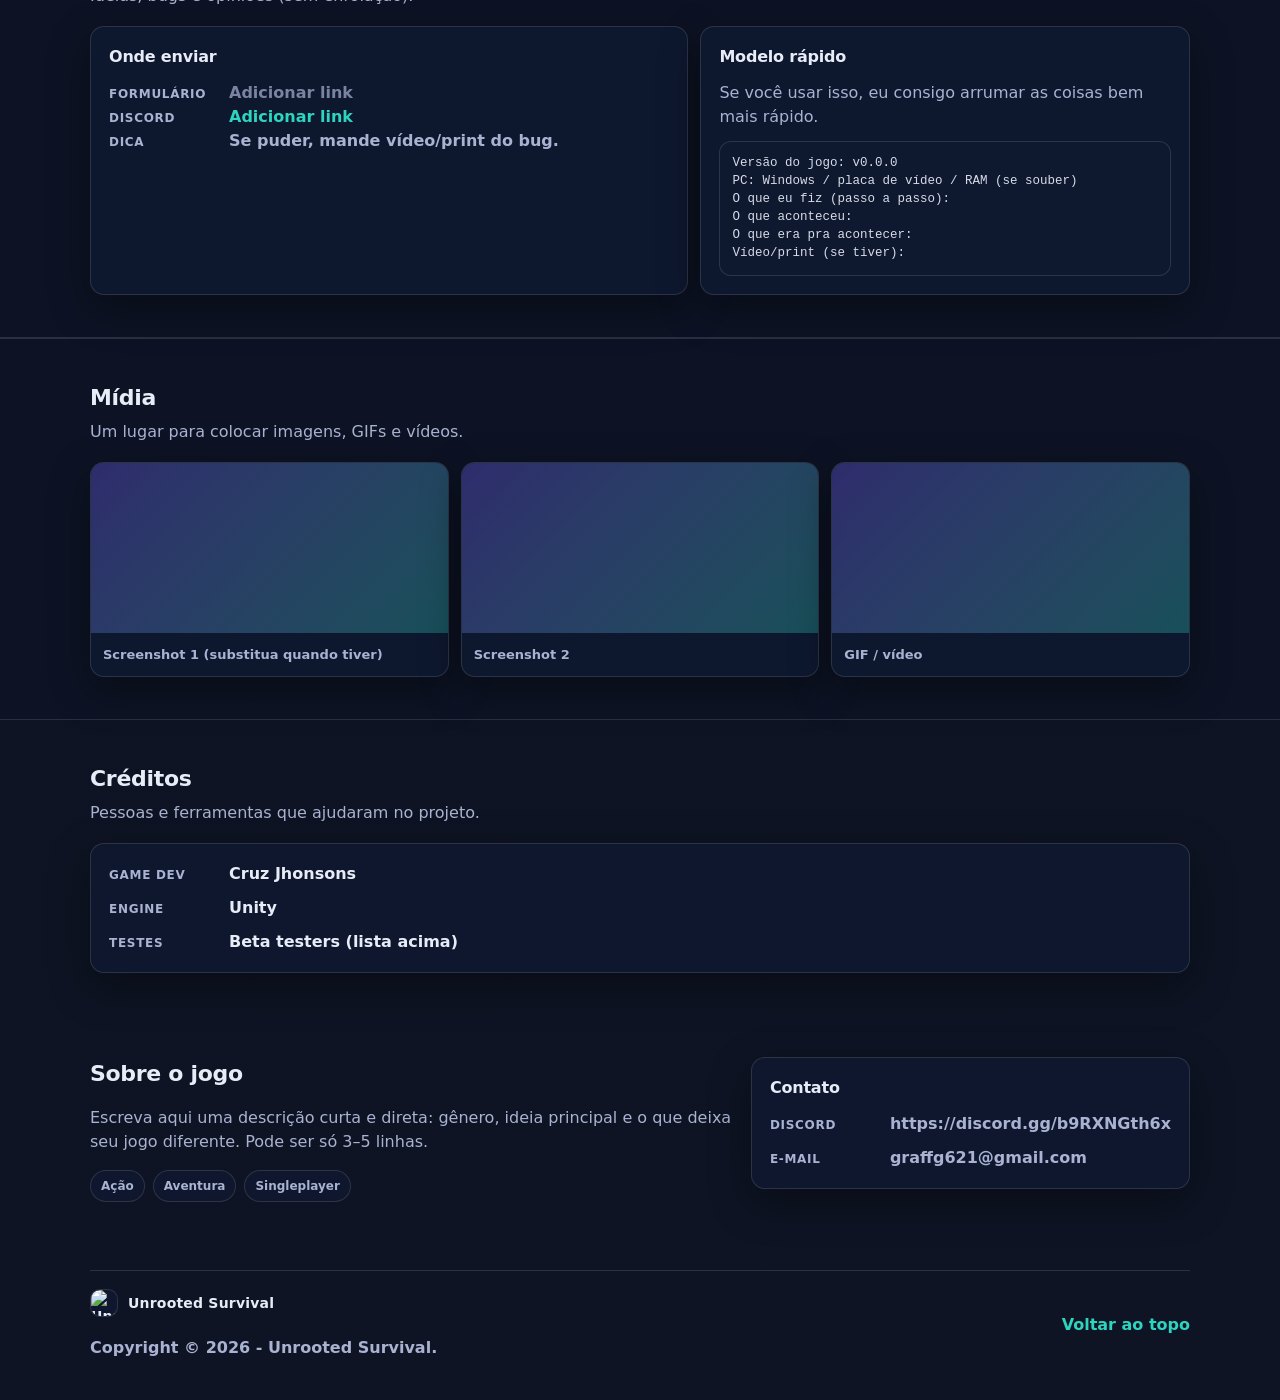
==== commit 4e37dd2f: "ATT teste" ====
--- a/index.html
+++ b/index.html
@@ -70,7 +70,7 @@
             </p>
             <div class="hero__cta">
               <a class="btn btn--primary" href="#atualizacoes">Ver atualizações</a>
-              <a class="btn" href="#download">Baixar build</a>
+              <!-- <a class="btn" href="#download">Baixar build</a> -->
             </div>
             <div class="hero__meta">
               <div class="meta-card">
@@ -94,7 +94,7 @@
               <ul class="panel__list">
                 <li>Notas de versão (o que mudou)</li>
                 <li>Roadmap com prioridades</li>
-                <li>Links de download (quando tiver)</li>
+                <!-- <li>Links de download (quando tiver)</li> -->
                 <li>Área de beta testes (builds e feedback)</li>
                 <li>Imagens e vídeos (quando você adicionar)</li>
               </ul>
@@ -213,14 +213,14 @@
         </div>
       </section>
 
-      <section class="section" id="download">
+      <!-- <section class="section" id="download">
         <div class="container">
           <div class="section__head">
             <div>
               <h2 class="section__title">Download</h2>
               <p class="section__subtitle">Coloque aqui o link da build quando você quiser compartilhar.</p>
             </div>
-          </div>
+          </div> -->
 
           <div class="download">
             <div class="download__info">
@@ -237,9 +237,9 @@
                 <div class="kv__v"><a class="link" href="#atualizacoes">Ver notas de versão</a></div>
               </div>
             </div>
-            <div class="download__box">
+            <!-- <div class="download__box">
               <h3 class="download__title">Antes de baixar</h3>
-              <ul class="download__list">
+              <ul class="download__list"> -->
                 <li>Builds podem ter bugs e mudanças rápidas</li>
                 <li>Se der erro, me diga o que aconteceu e seu PC/versão</li>
                 <li>Se quiser, grave um vídeo curto do bug</li>
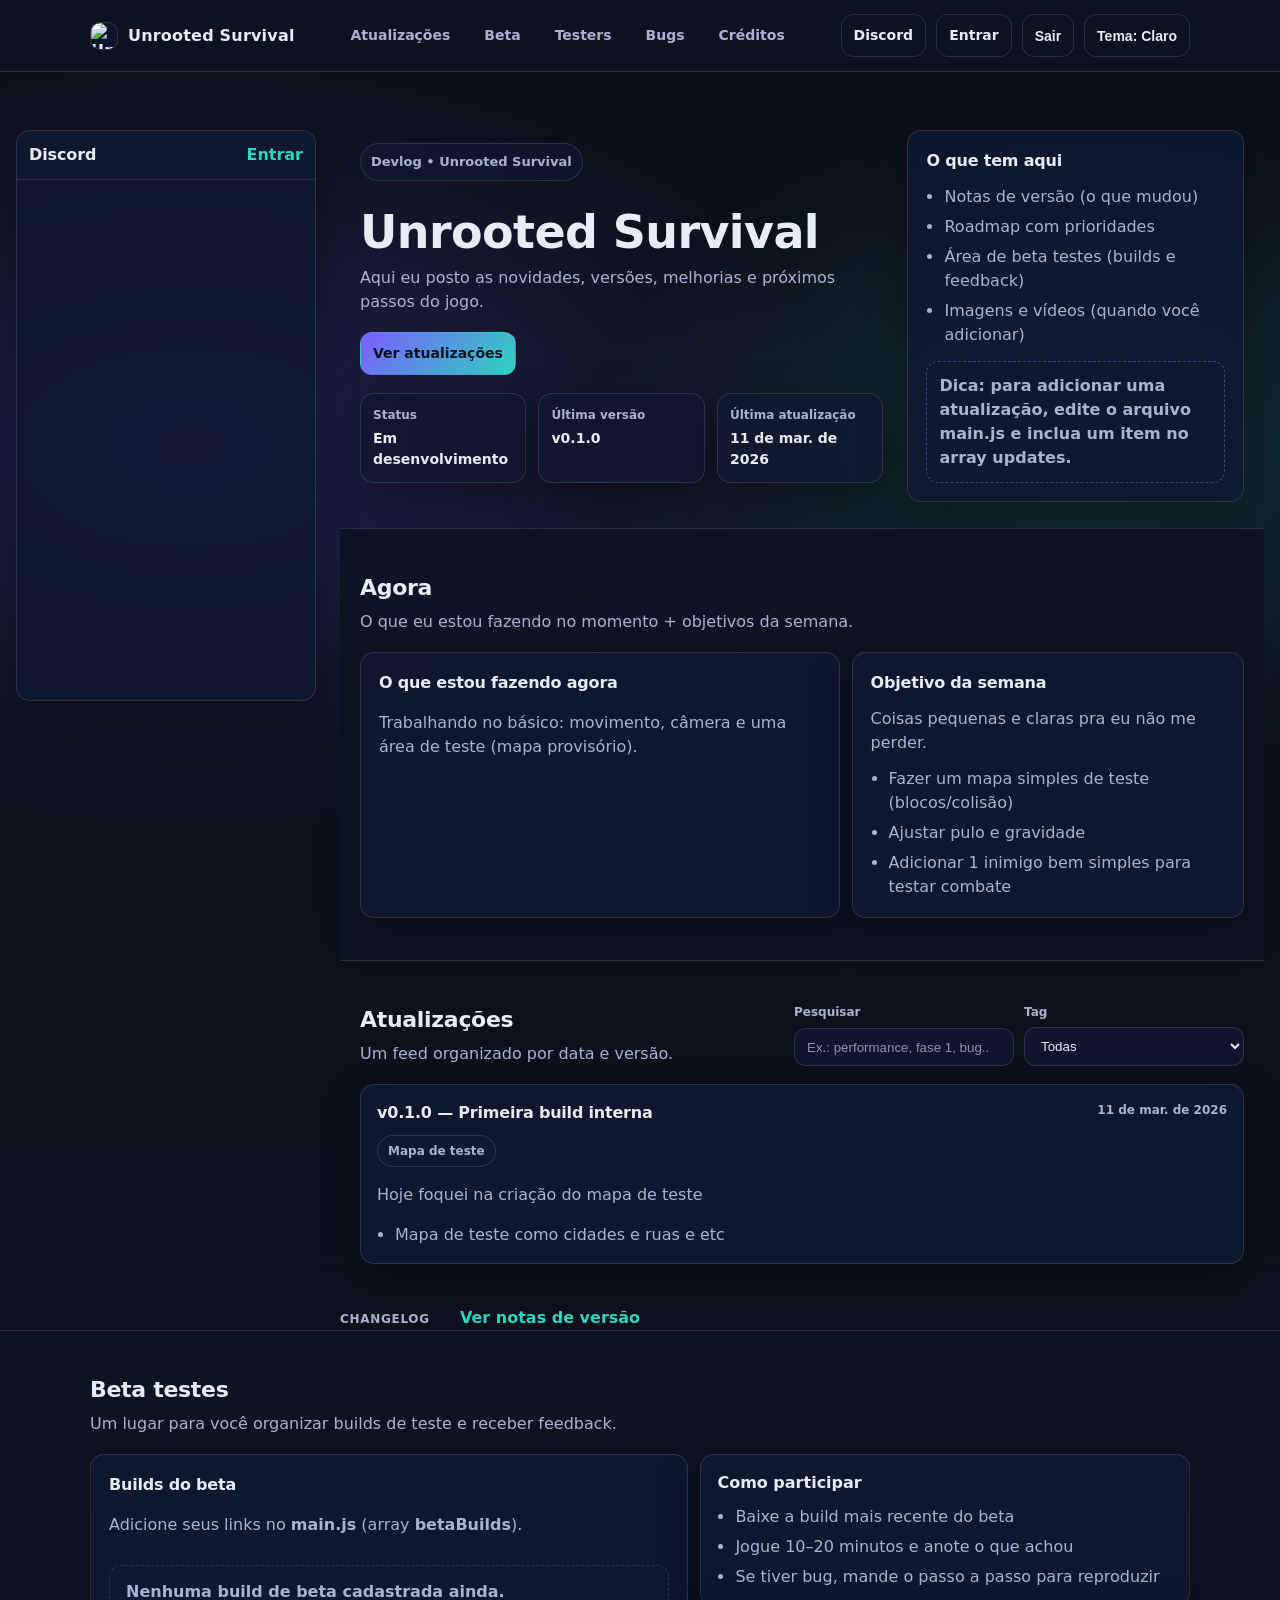
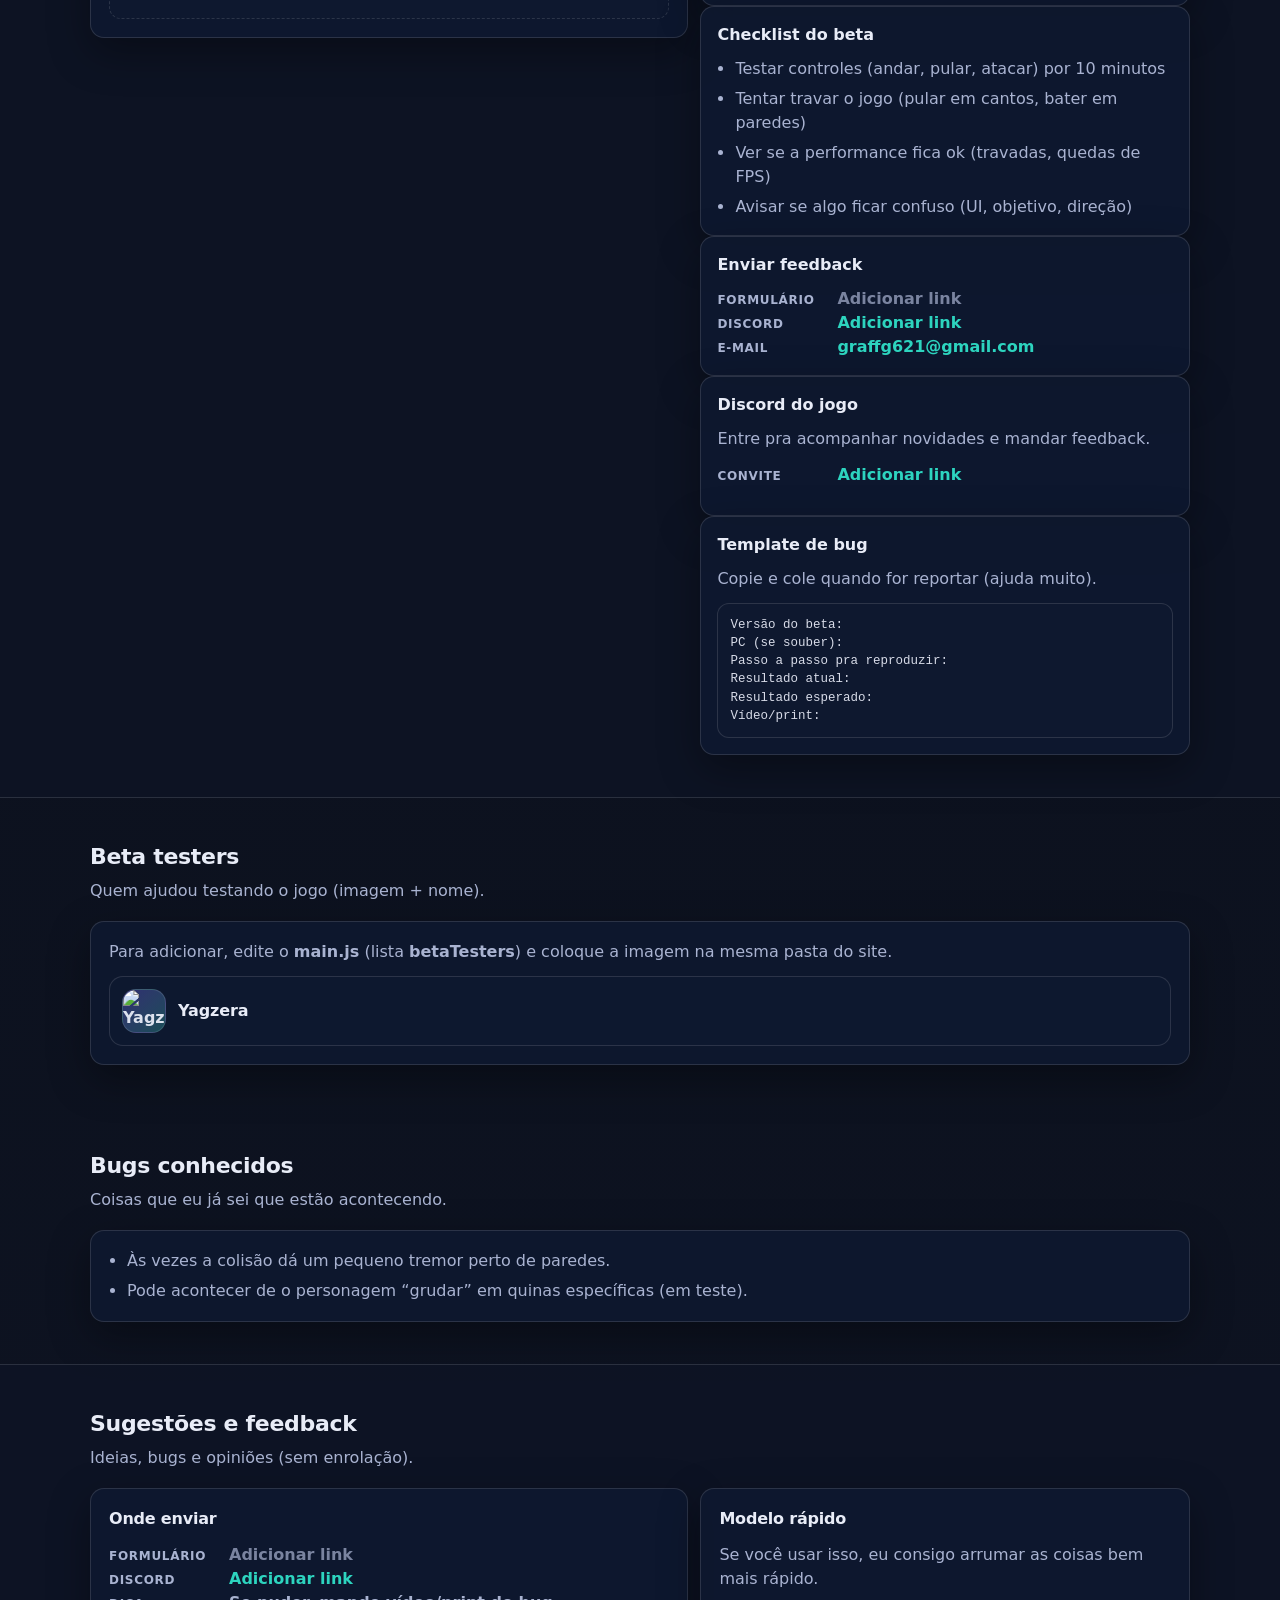
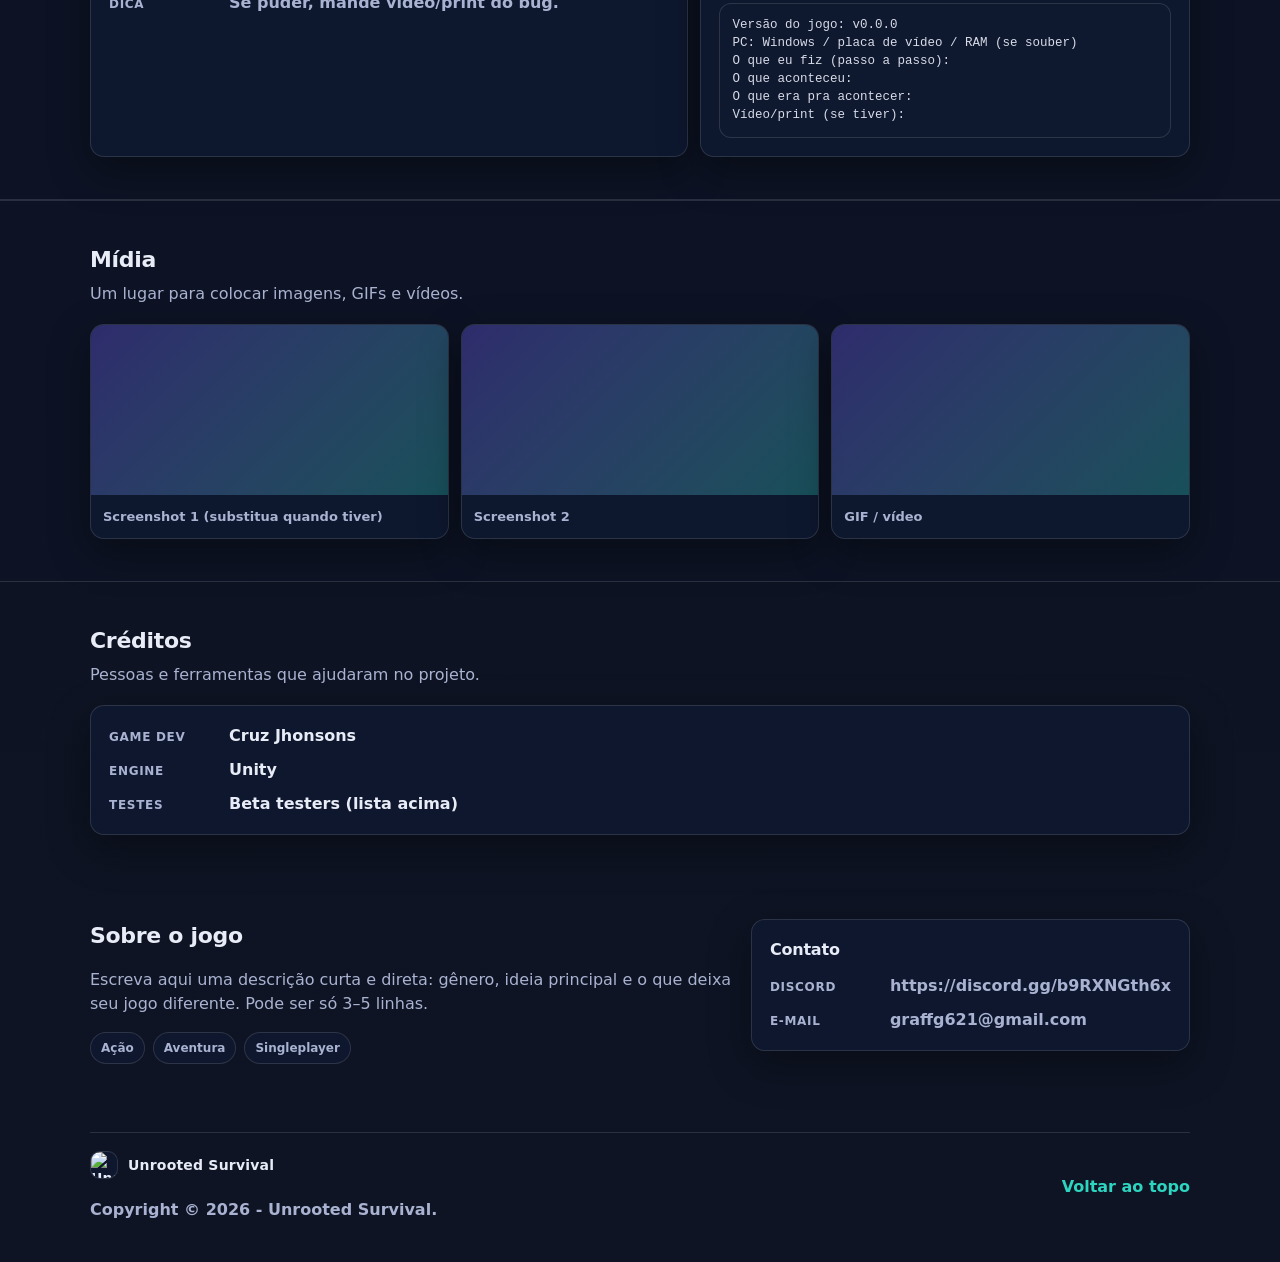
==== commit 3bf455ab: "Desativando o Download" ====
--- a/index.html
+++ b/index.html
@@ -41,6 +41,8 @@
 
         <div class="topbar__actions">
           <a class="btn btn--ghost" href="https://discord.gg/b9RXNGth6x" target="_blank" rel="noreferrer">Discord</a>
+          <a class="btn btn--ghost" id="discordLoginBtn" href="/auth/discord">Entrar</a>
+          <button class="btn btn--ghost" id="discordLogoutBtn" type="button" hidden>Sair</button>
           <button class="btn btn--ghost" type="button" id="themeToggle" aria-label="Alternar tema">
             Tema
           </button>
@@ -222,7 +224,7 @@
             </div>
           </div> -->
 
-          <div class="download">
+          <!-- <div class="download">
             <div class="download__info">
               <div class="kv">
                 <div class="kv__k">Windows</div>
@@ -231,7 +233,7 @@
               <div class="kv">
                 <div class="kv__k">Web</div>
                 <div class="kv__v"><a class="link" href="#" id="downloadWeb" aria-disabled="true">Adicionar link</a></div>
-              </div>
+              </div> -->
               <div class="kv">
                 <div class="kv__k">Changelog</div>
                 <div class="kv__v"><a class="link" href="#atualizacoes">Ver notas de versão</a></div>
@@ -240,14 +242,14 @@
             <!-- <div class="download__box">
               <h3 class="download__title">Antes de baixar</h3>
               <ul class="download__list"> -->
-                <li>Builds podem ter bugs e mudanças rápidas</li>
+                <!-- <li>Builds podem ter bugs e mudanças rápidas</li>
                 <li>Se der erro, me diga o que aconteceu e seu PC/versão</li>
                 <li>Se quiser, grave um vídeo curto do bug</li>
               </ul>
             </div>
           </div>
         </div>
-      </section>
+      </section> -->
 
       <section class="section section--alt" id="beta">
         <div class="container">
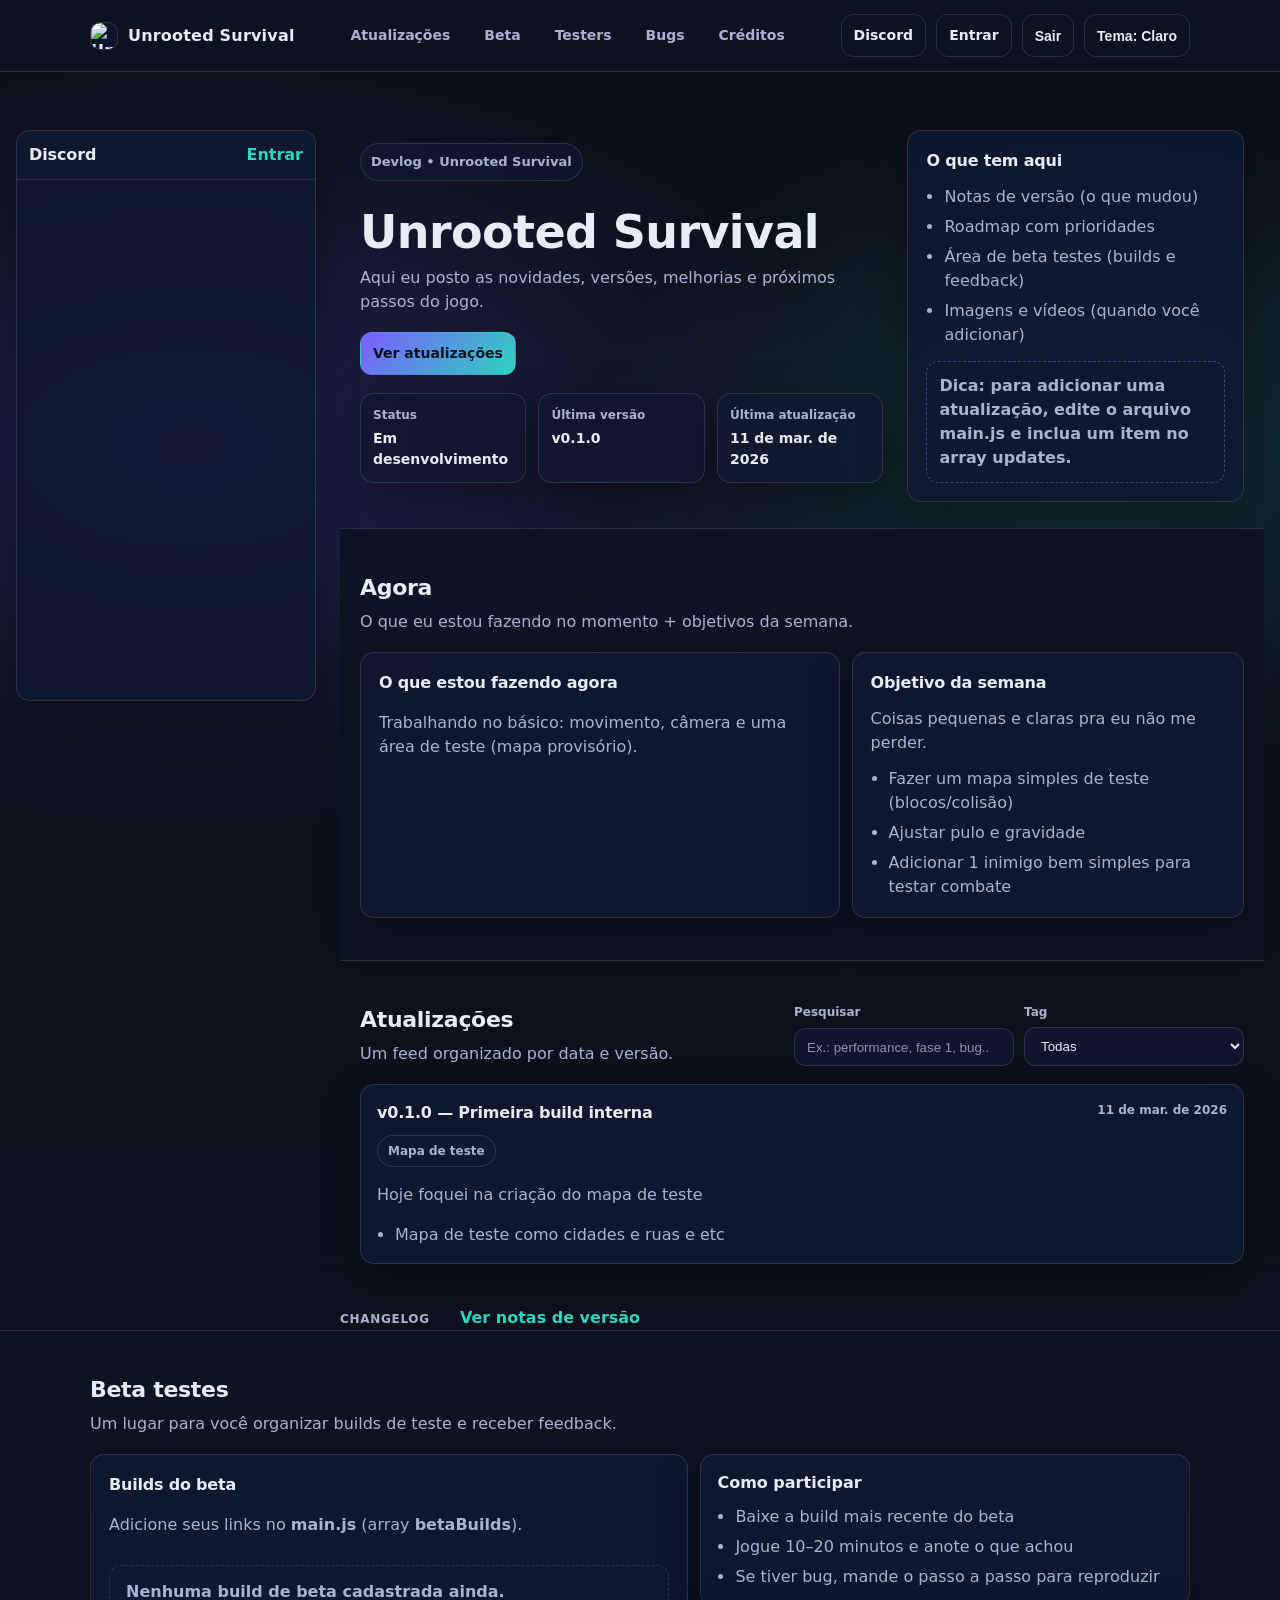
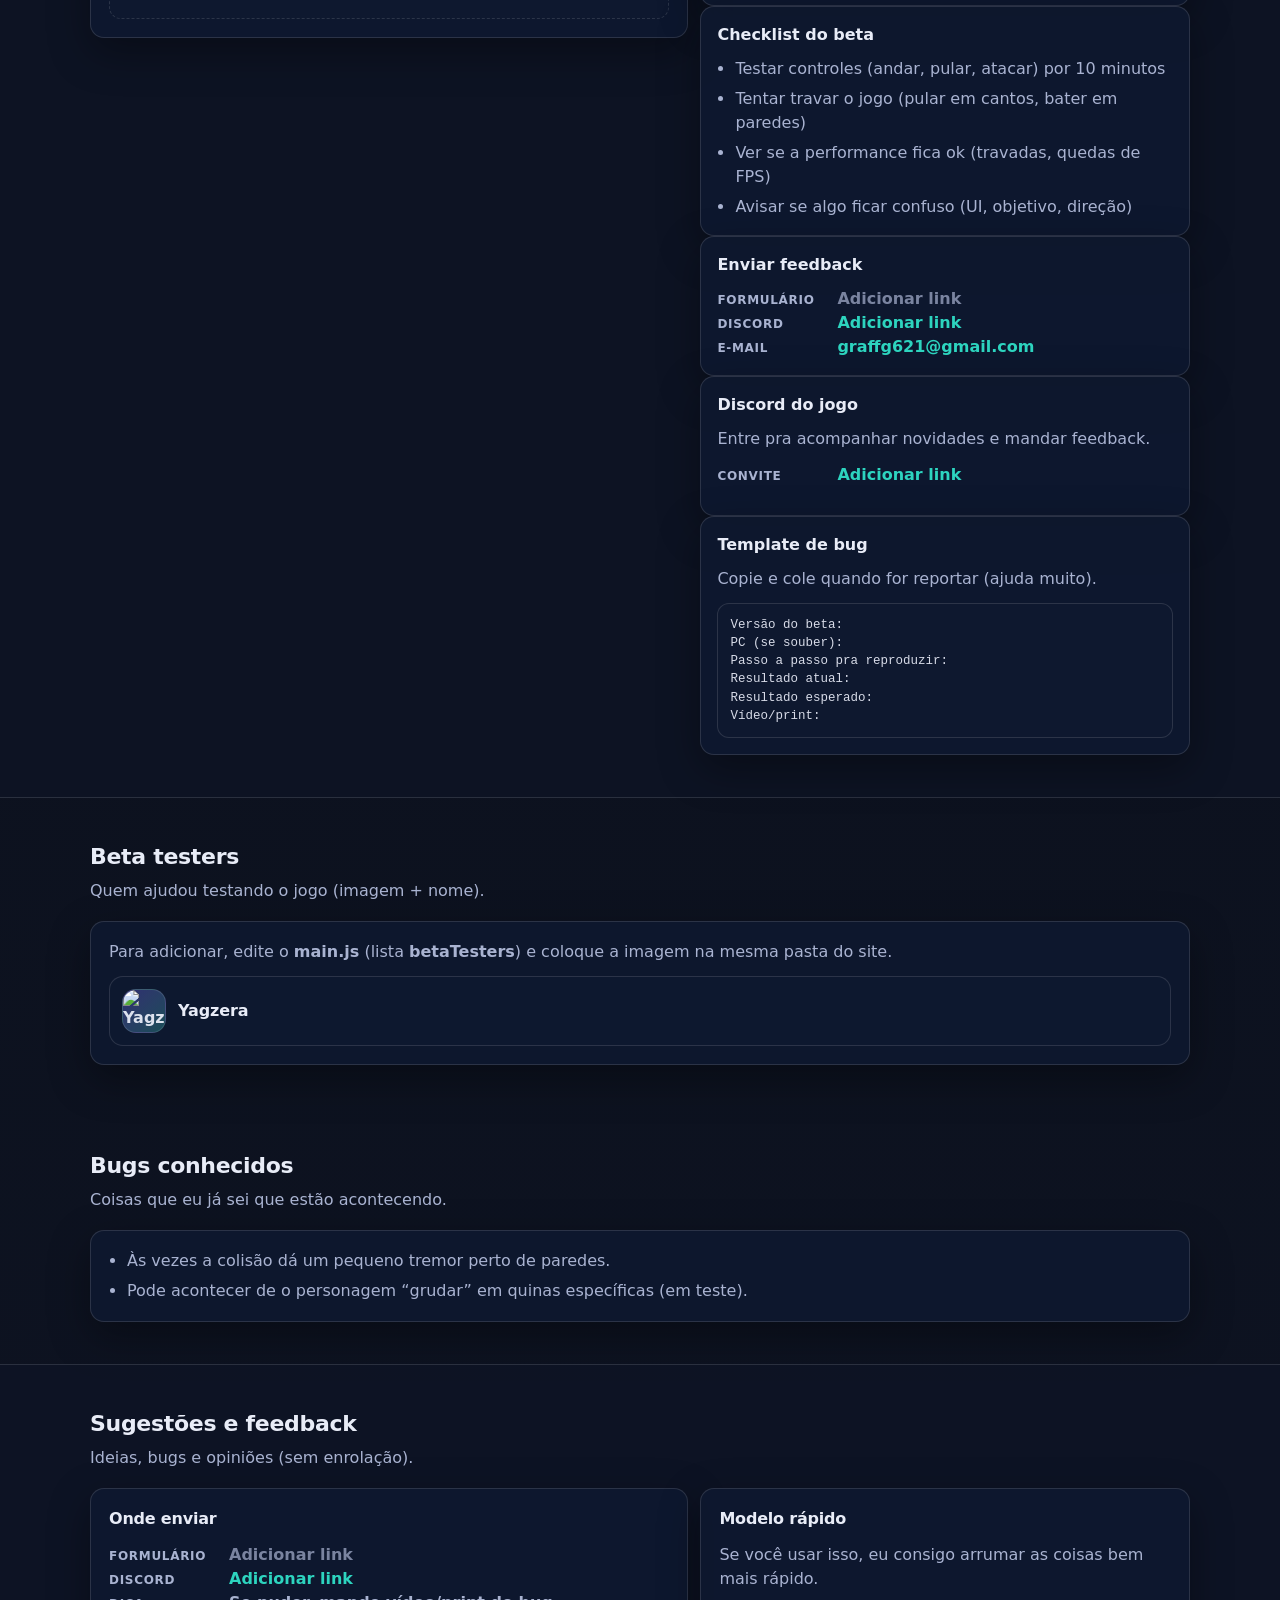
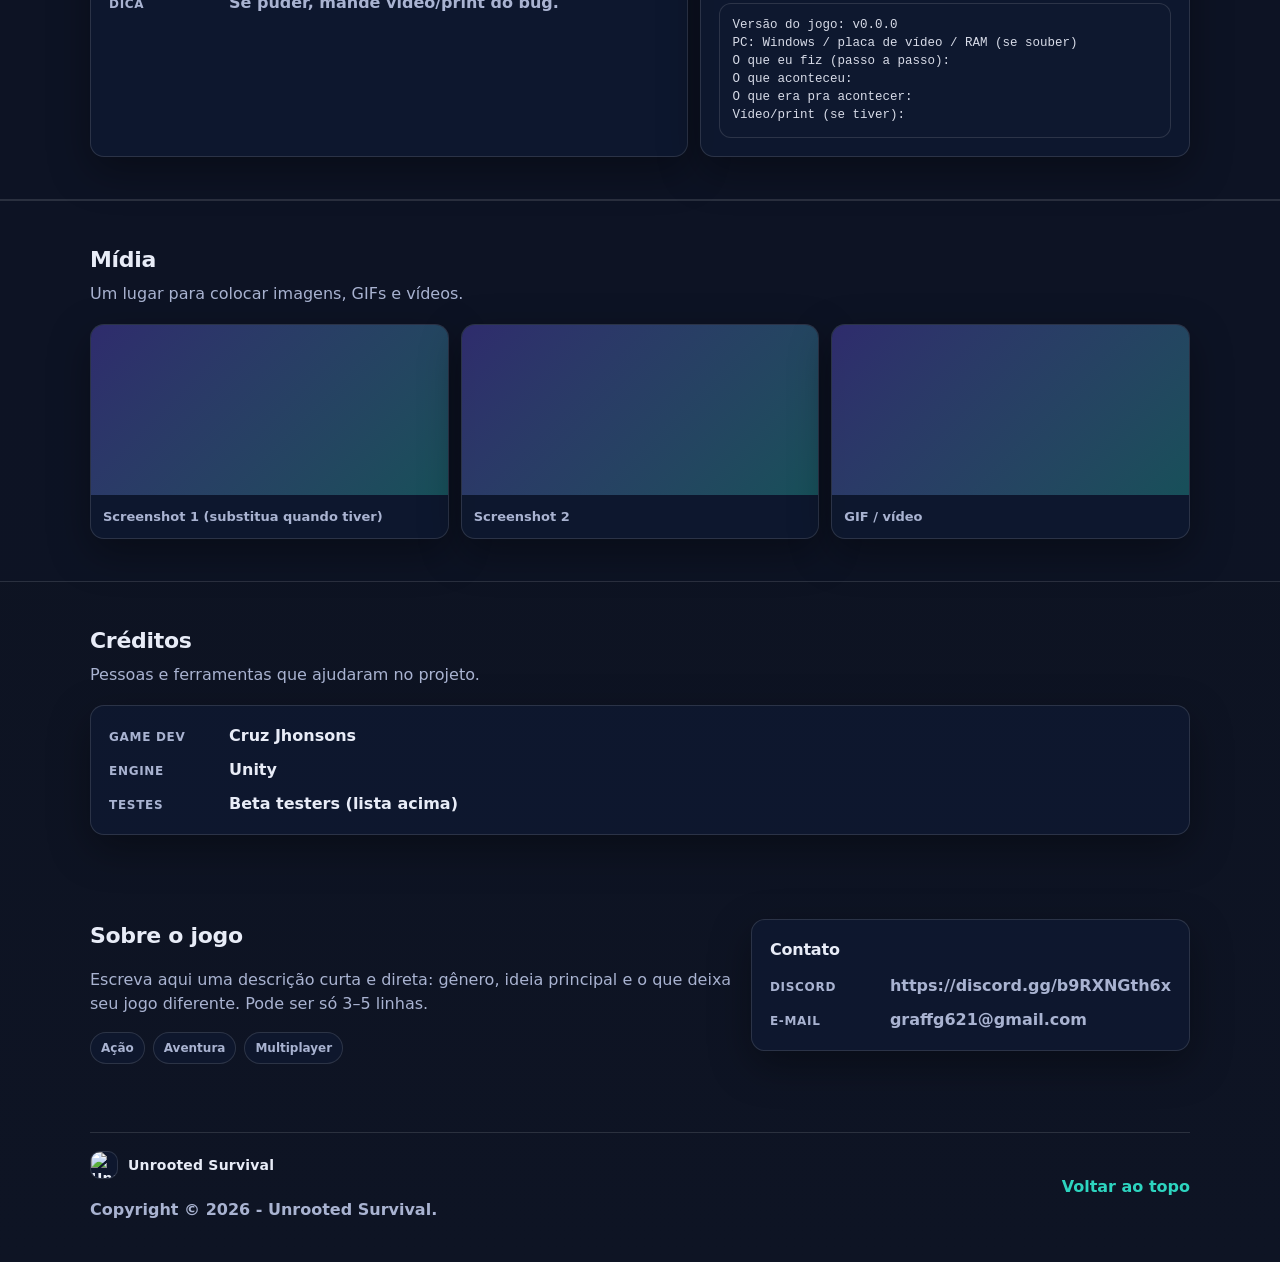
==== commit 8f49b449: "Atualização Site" ====
--- a/index.html
+++ b/index.html
@@ -451,7 +451,7 @@
               <div class="about__tags" id="aboutTags">
                 <span class="pill">Ação</span>
                 <span class="pill">Aventura</span>
-                <span class="pill">Singleplayer</span>
+                <span class="pill">Multiplayer</span>
               </div>
             </div>
             <div class="about__side">
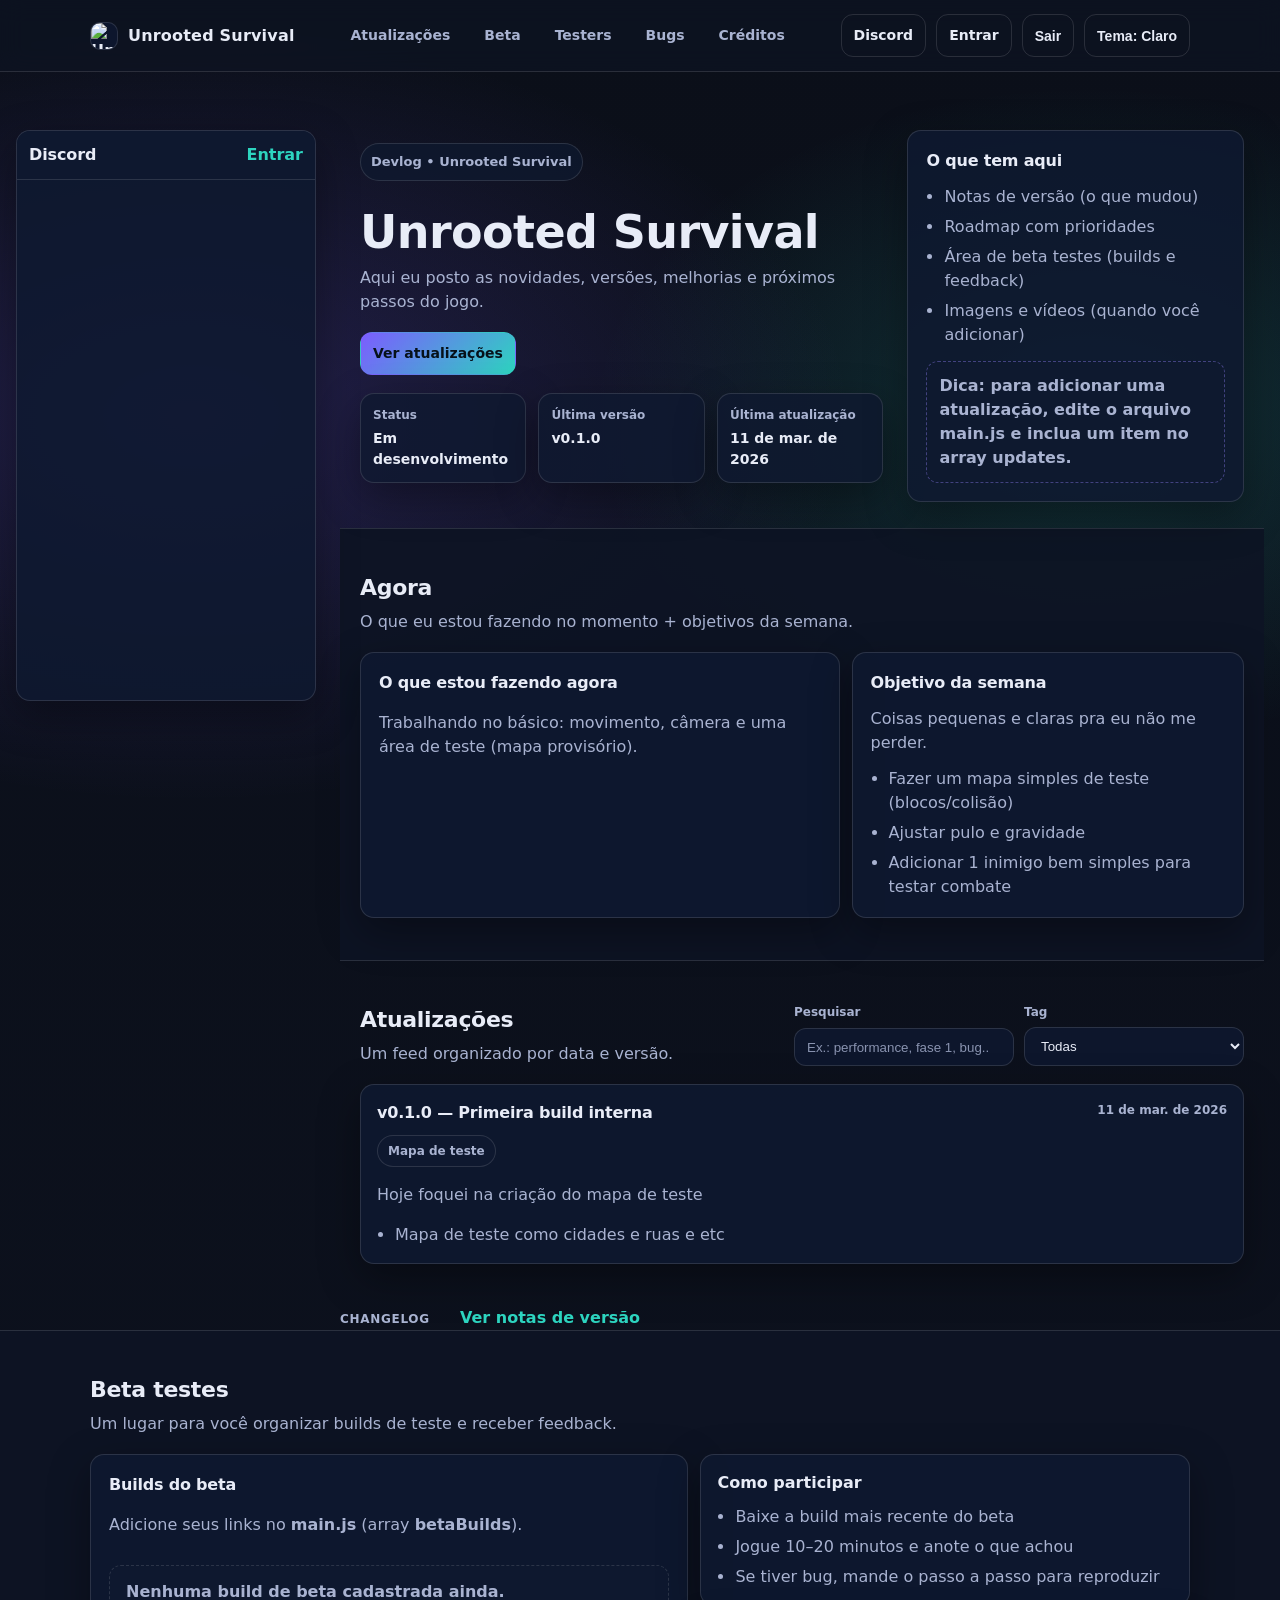
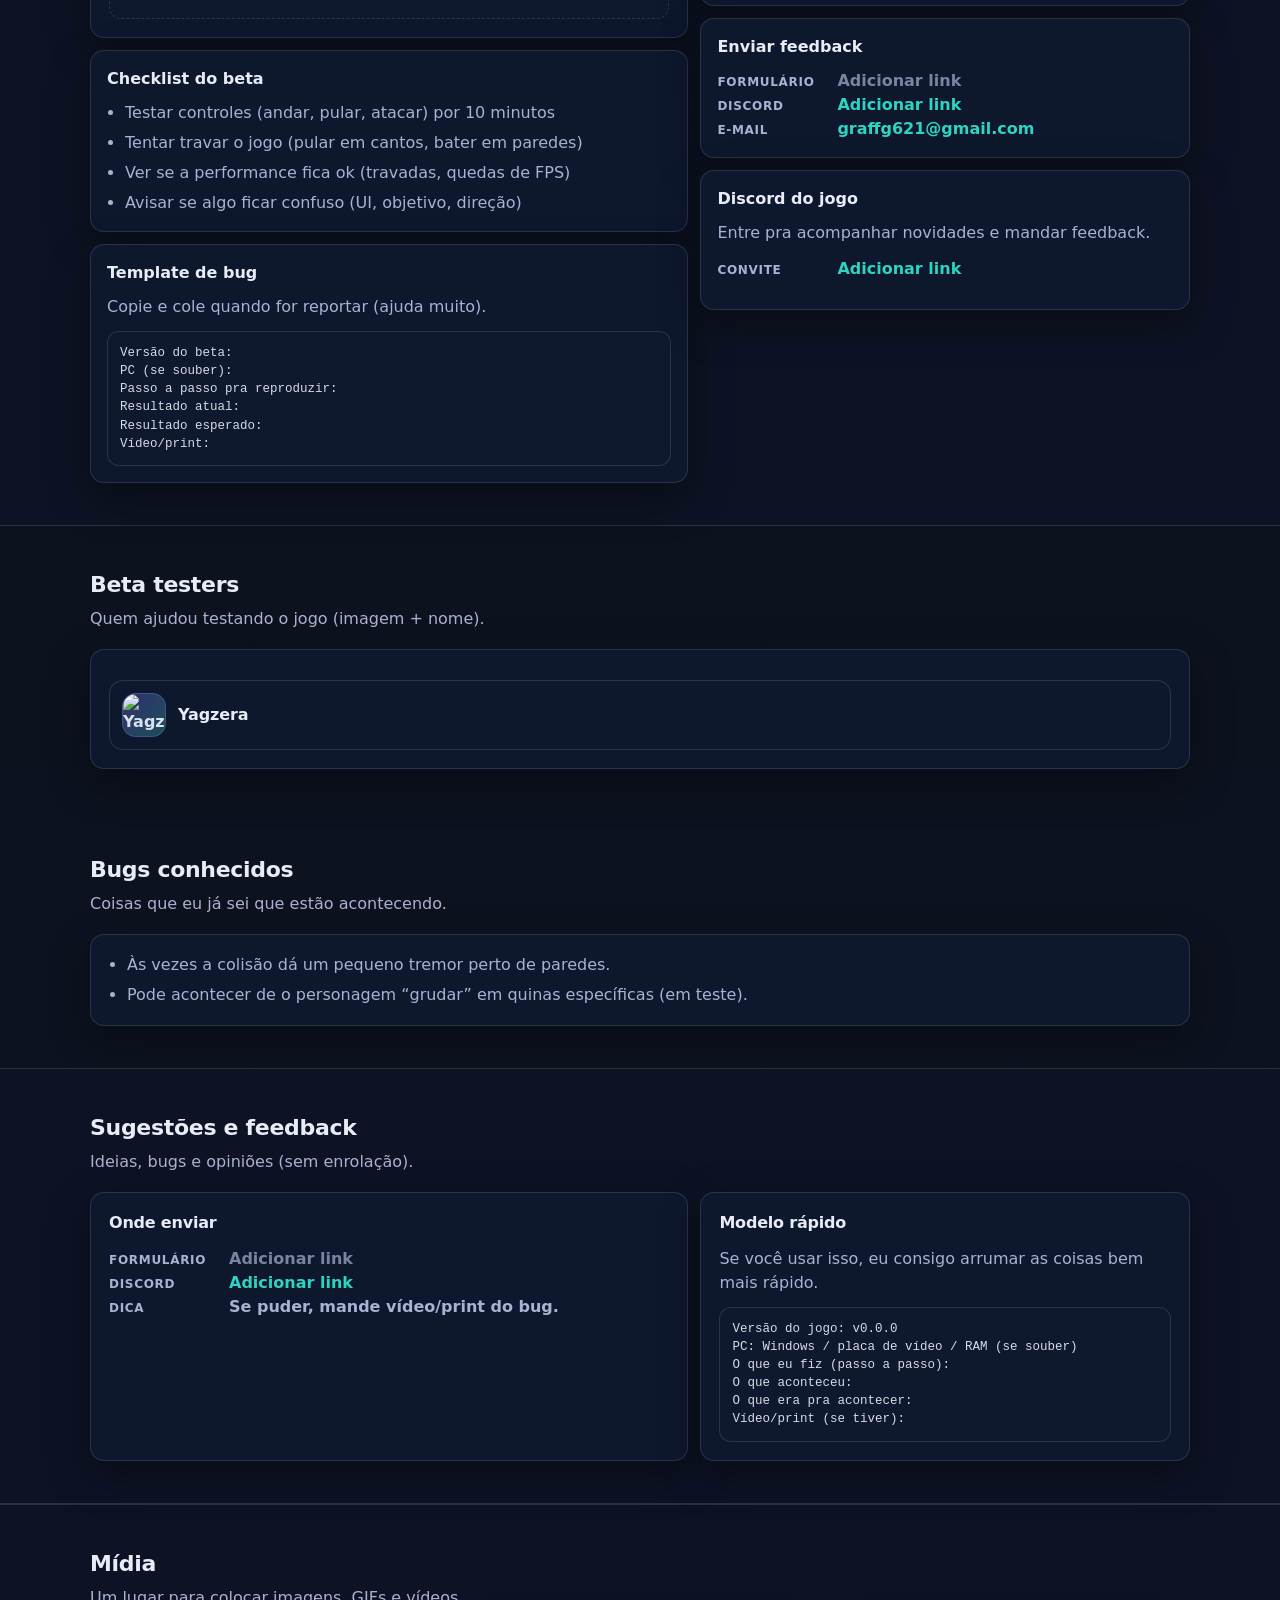
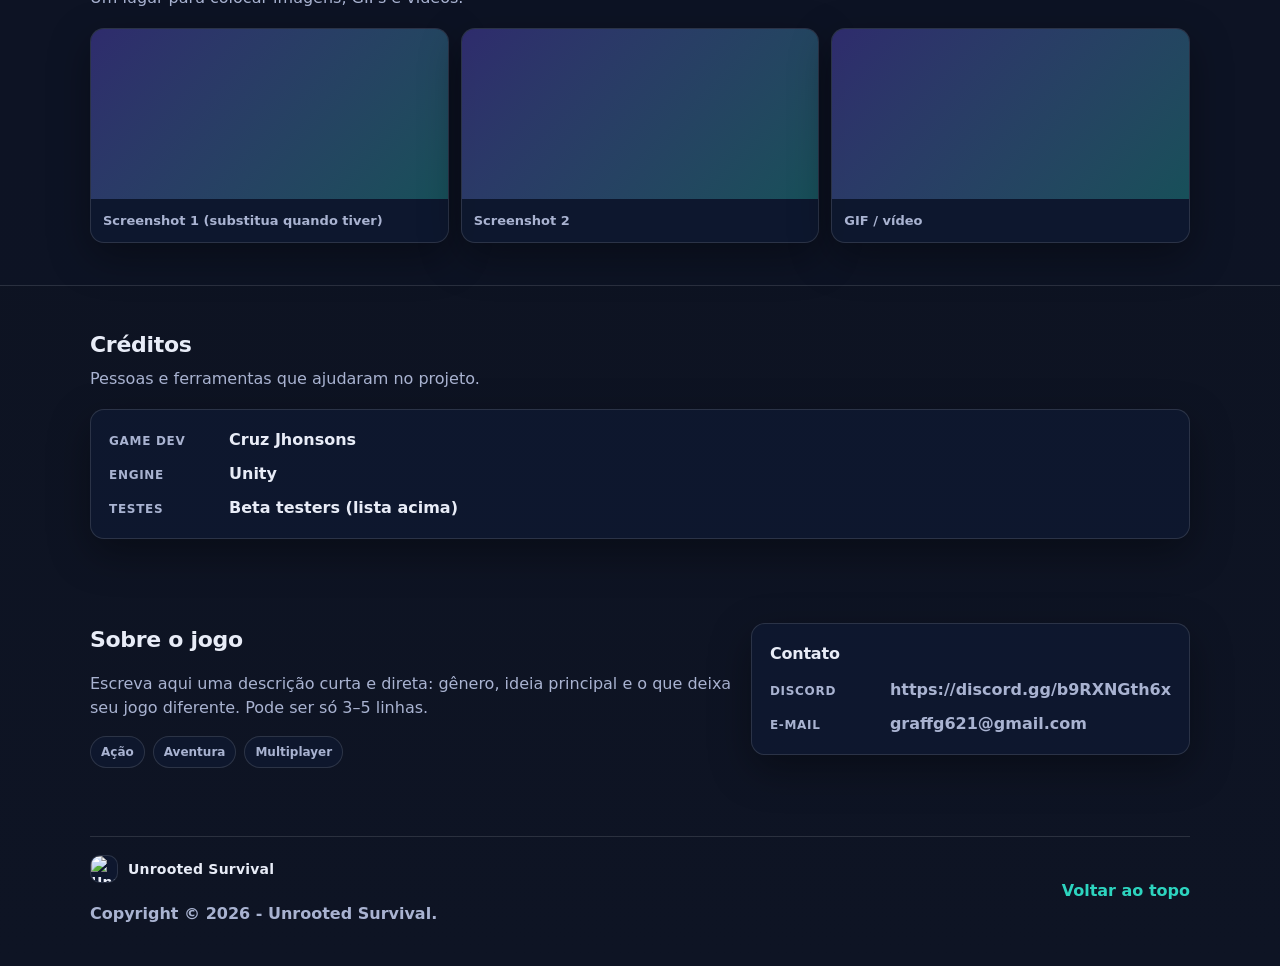
==== commit 18240648: "Atualização SIte" ====
--- a/index.html
+++ b/index.html
@@ -268,6 +268,18 @@
                 <div class="beta__list" id="betaList" aria-live="polite"></div>
                 <div class="empty" id="betaEmpty" hidden>Nenhuma build de beta cadastrada ainda.</div>
               </div>
+
+              <article class="card">
+                <h3 class="card__title">Checklist do beta</h3>
+                <ul class="card__list" id="betaChecklist"></ul>
+              </article>
+
+              <article class="card">
+                <h3 class="card__title">Template de bug</h3>
+                <div class="muted">Copie e cole quando for reportar (ajuda muito).</div>
+                <div class="spacer"></div>
+                <pre class="codeblock" id="betaBugTemplate"></pre>
+              </article>
             </div>
 
             <div class="beta__right">
@@ -278,11 +290,6 @@
                   <li>Jogue 10–20 minutos e anote o que achou</li>
                   <li>Se tiver bug, mande o passo a passo para reproduzir</li>
                 </ul>
-              </article>
-
-              <article class="card">
-                <h3 class="card__title">Checklist do beta</h3>
-                <ul class="card__list" id="betaChecklist"></ul>
               </article>
 
               <article class="card">
@@ -314,13 +321,6 @@
                   <iframe class="embed__frame" id="discordEmbedFrame" title="Discord" loading="lazy"></iframe>
                 </div>
               </article>
-
-              <article class="card">
-                <h3 class="card__title">Template de bug</h3>
-                <div class="muted">Copie e cole quando for reportar (ajuda muito).</div>
-                <div class="spacer"></div>
-                <pre class="codeblock" id="betaBugTemplate"></pre>
-              </article>
             </div>
           </div>
         </div>
@@ -337,7 +337,7 @@
 
           <div class="panel">
             <div class="muted">
-              Para adicionar, edite o <strong>main.js</strong> (lista <strong>betaTesters</strong>) e coloque a imagem na mesma pasta do site.
+              <!-- Para adicionar, edite o <strong>main.js</strong> (lista <strong>betaTesters</strong>) e coloque a imagem na mesma pasta do site. -->
             </div>
             <div class="spacer"></div>
             <div class="testers" id="testersList" aria-live="polite"></div>
--- a/styles.css
+++ b/styles.css
@@ -559,6 +559,13 @@
   gap: 12px;
 }
 
+.beta__left,
+.beta__right {
+  display: grid;
+  gap: 12px;
+  align-content: start;
+}
+
 .controls {
   display: grid;
   gap: 10px;
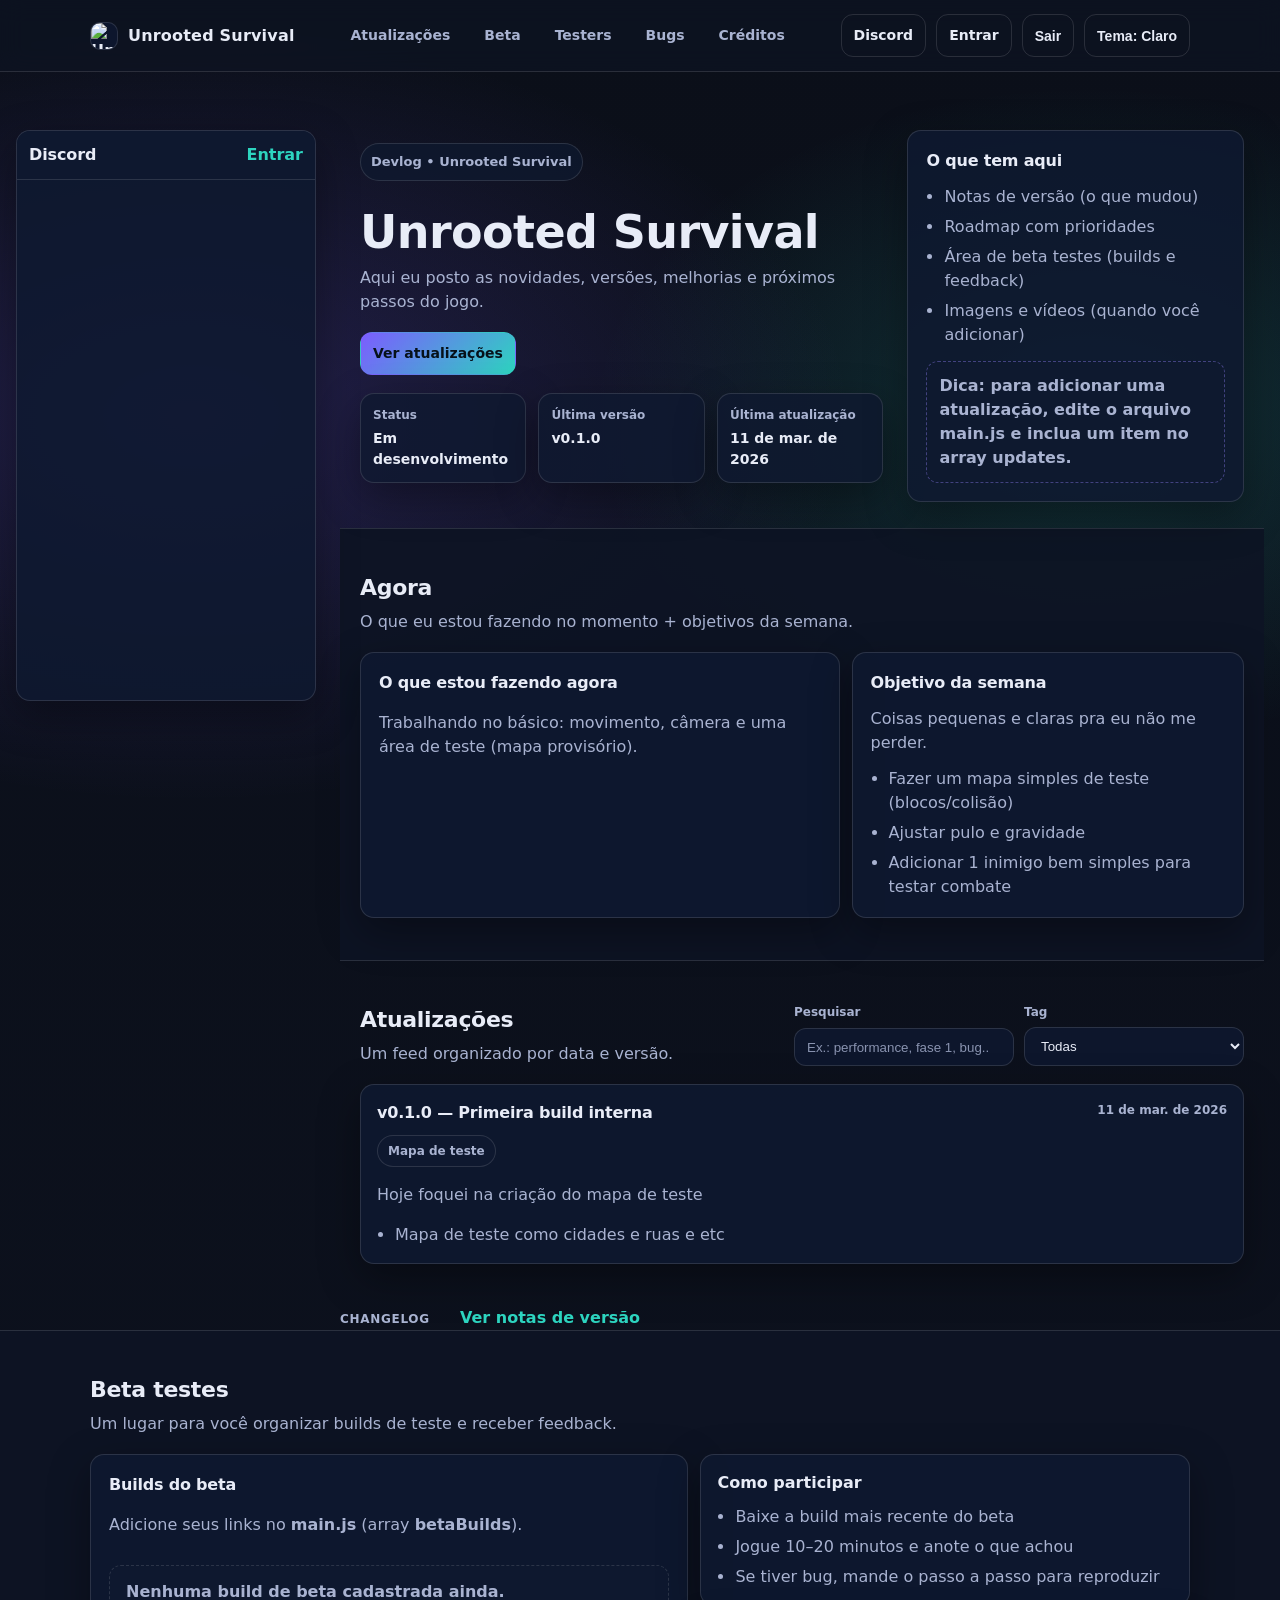
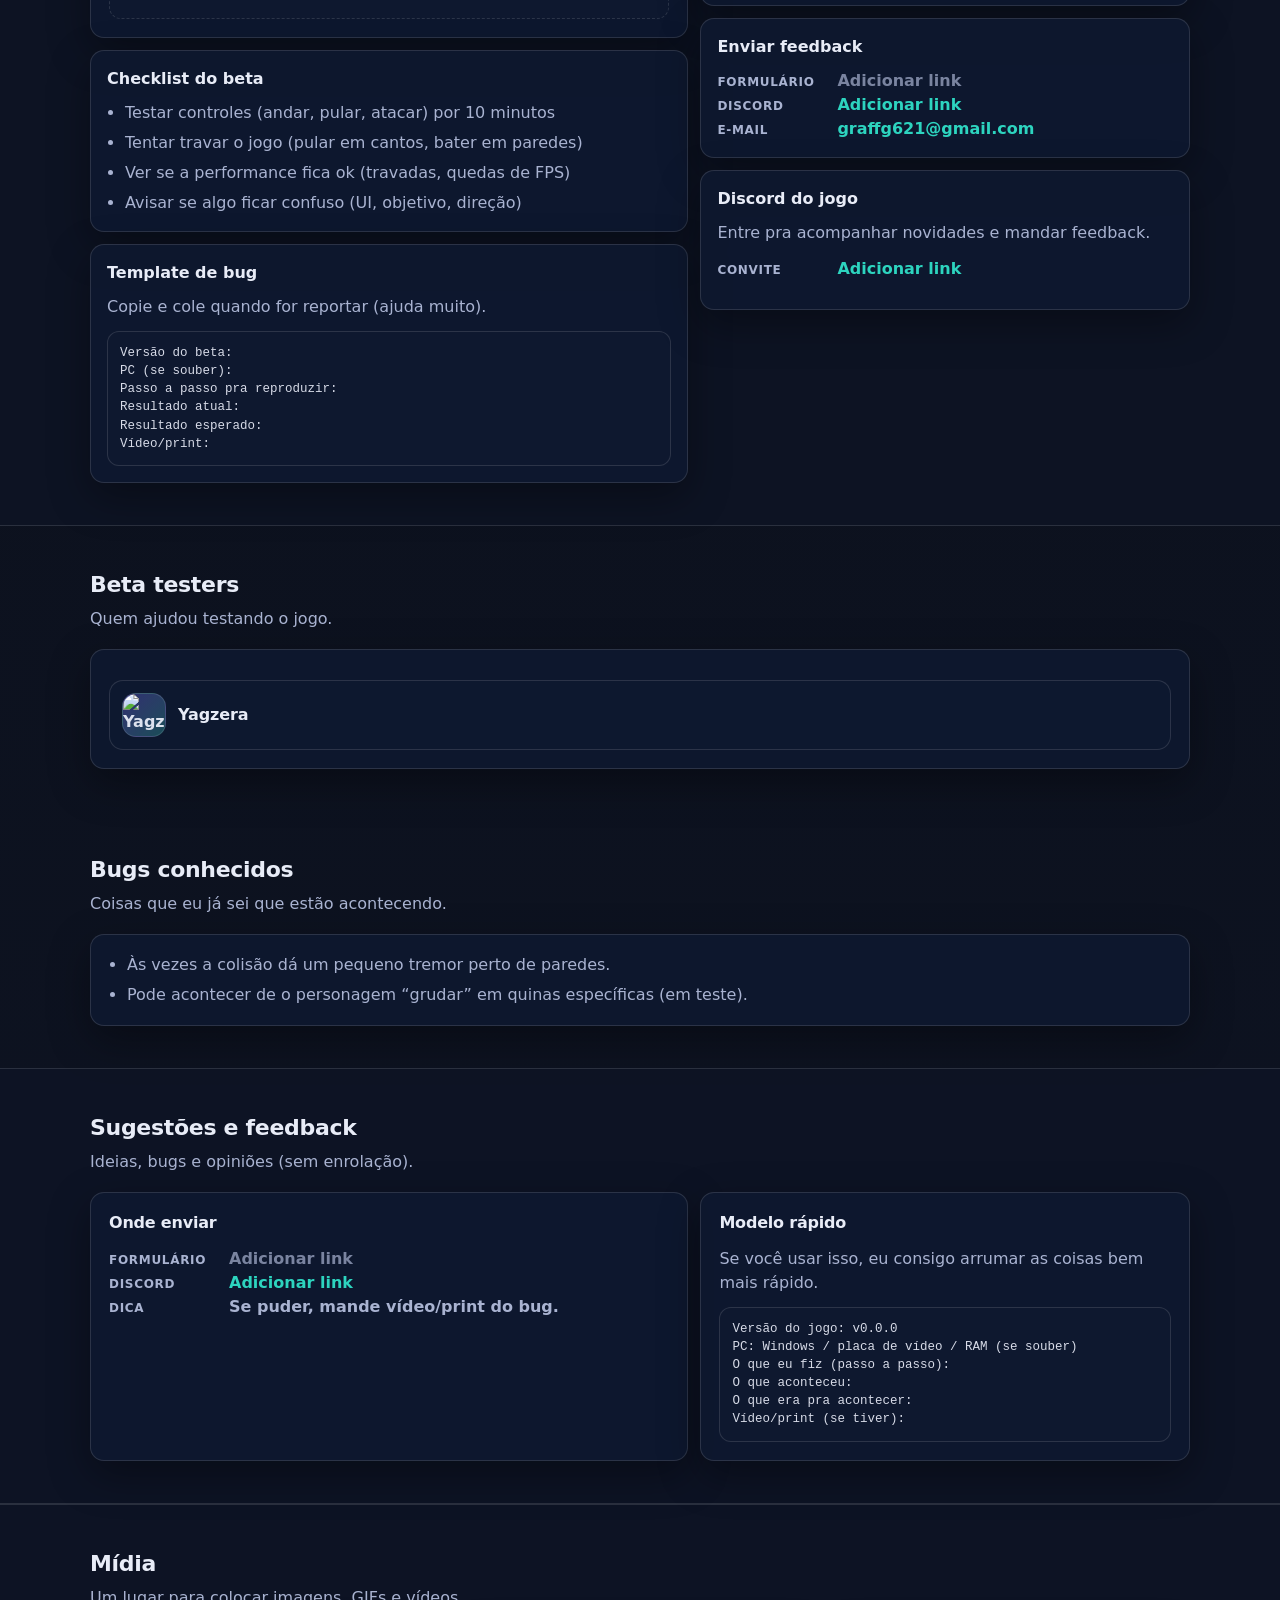
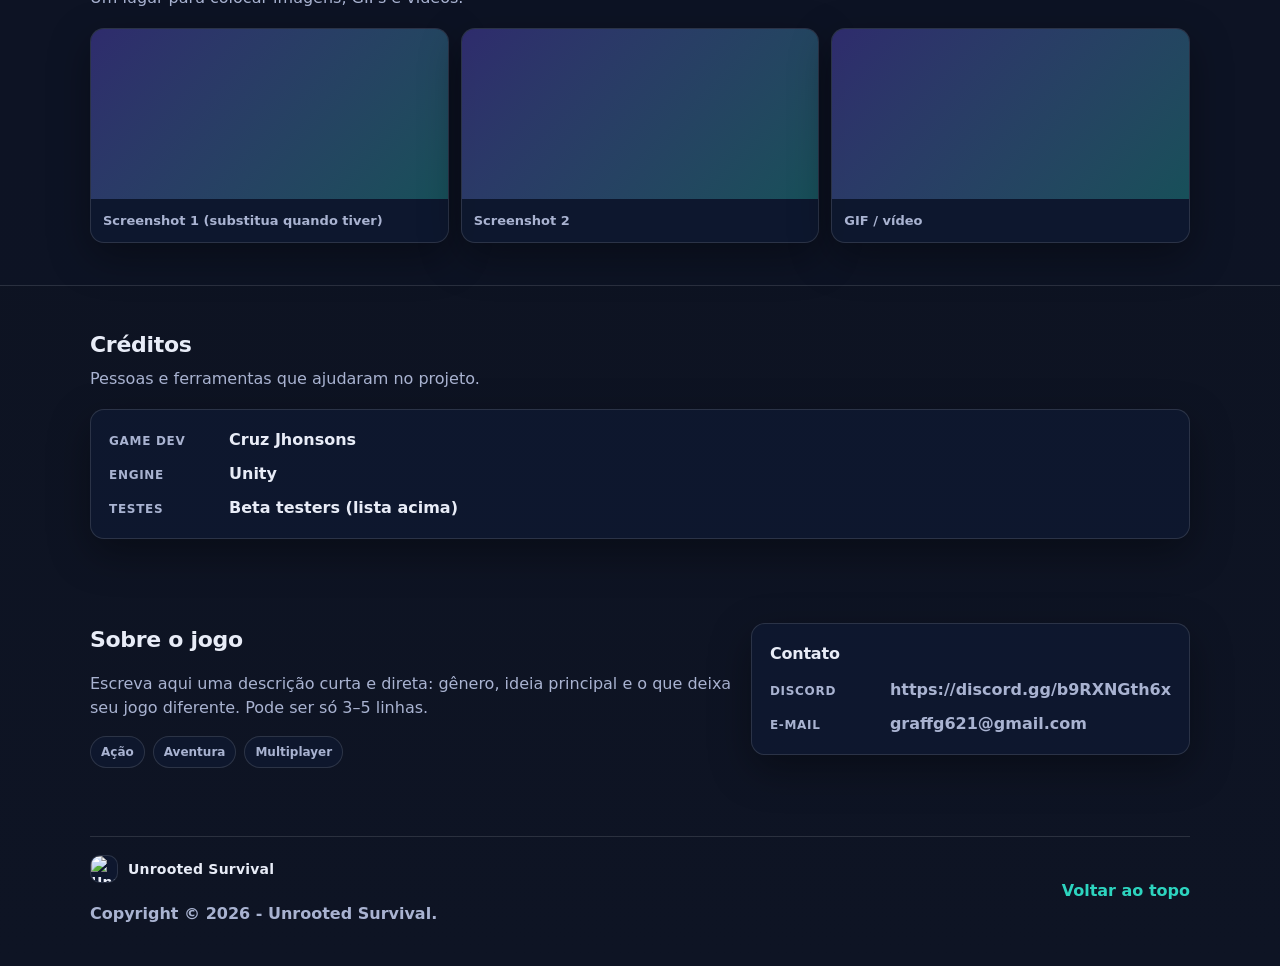
==== commit 4ea8b861: "Atualização Site" ====
--- a/index.html
+++ b/index.html
@@ -41,7 +41,7 @@
 
         <div class="topbar__actions">
           <a class="btn btn--ghost" href="https://discord.gg/b9RXNGth6x" target="_blank" rel="noreferrer">Discord</a>
-          <a class="btn btn--ghost" id="discordLoginBtn" href="/auth/discord">Entrar</a>
+          <a class="btn btn--ghost" id="discordLoginBtn" href="#" aria-disabled="true">Entrar</a>
           <button class="btn btn--ghost" id="discordLogoutBtn" type="button" hidden>Sair</button>
           <button class="btn btn--ghost" type="button" id="themeToggle" aria-label="Alternar tema">
             Tema
@@ -331,7 +331,7 @@
           <div class="section__head">
             <div>
               <h2 class="section__title">Beta testers</h2>
-              <p class="section__subtitle">Quem ajudou testando o jogo (imagem + nome).</p>
+              <p class="section__subtitle">Quem ajudou testando o jogo.</p>
             </div>
           </div>
 
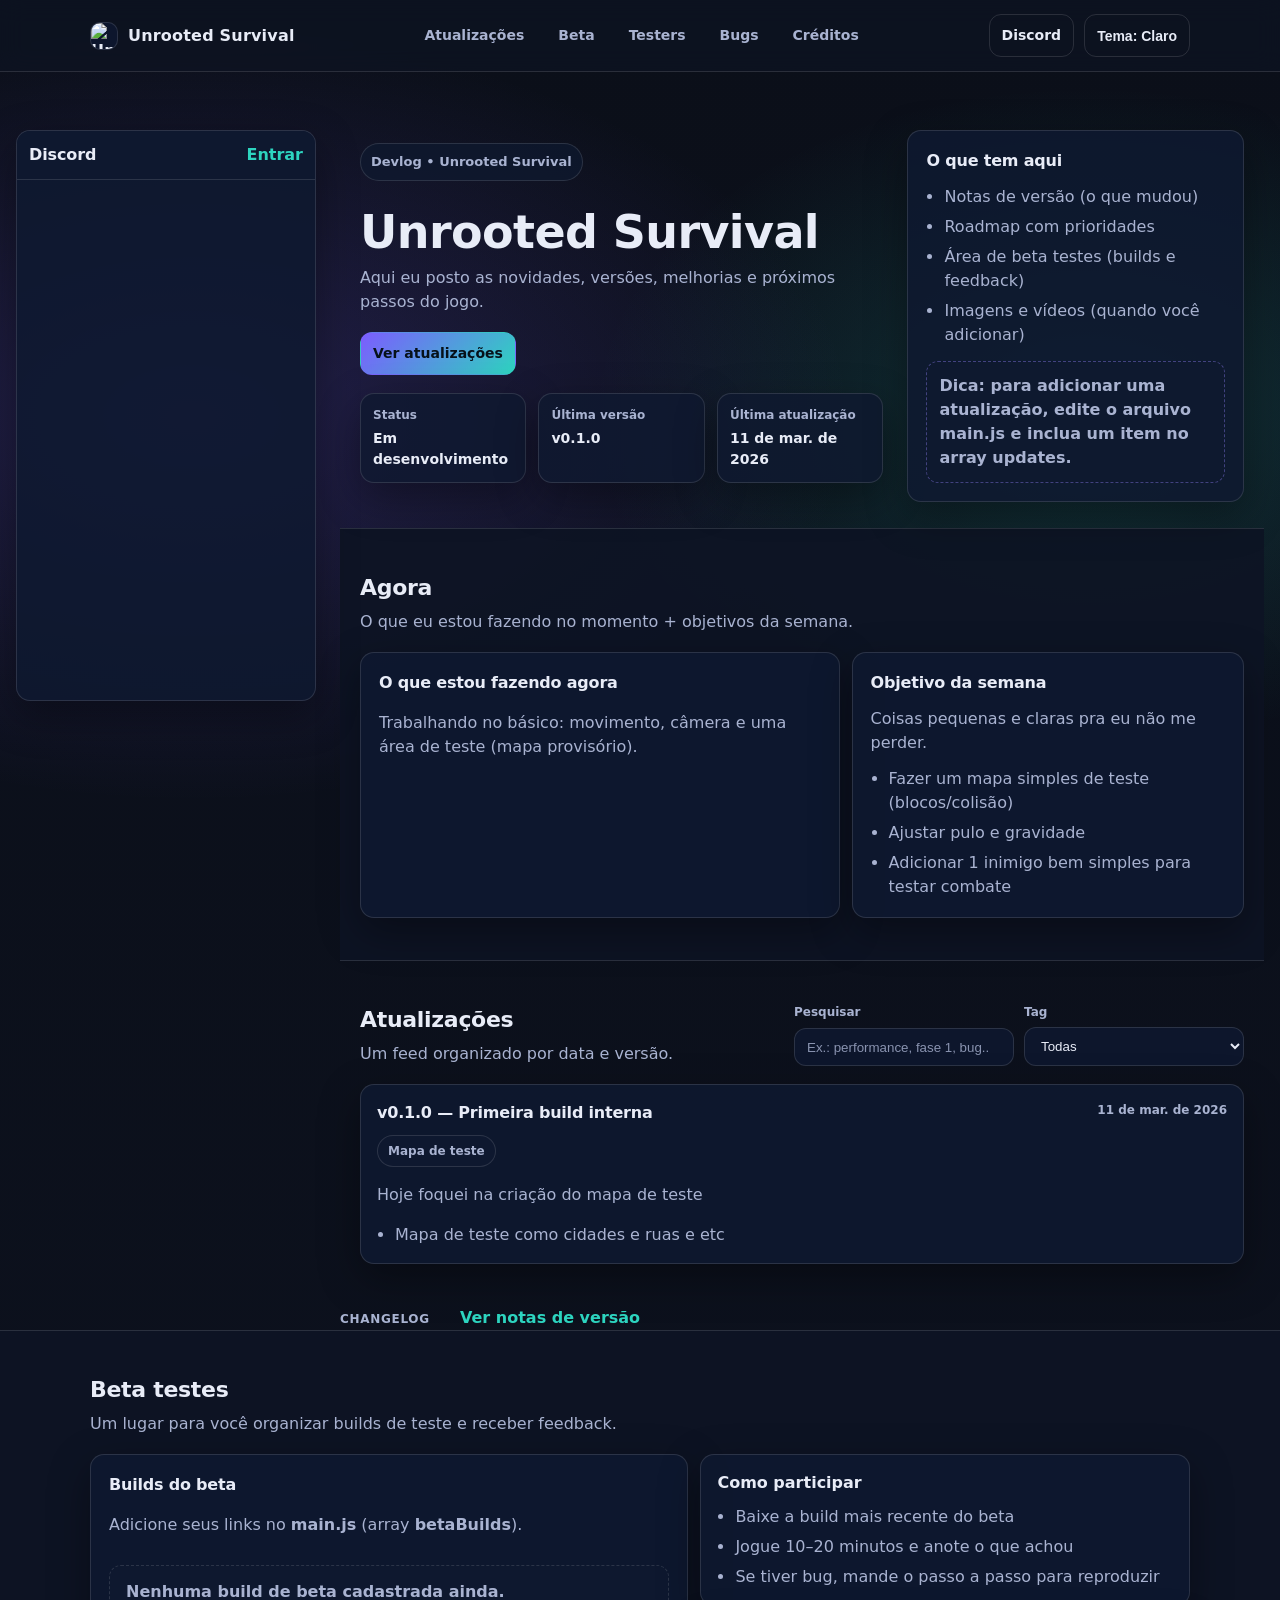
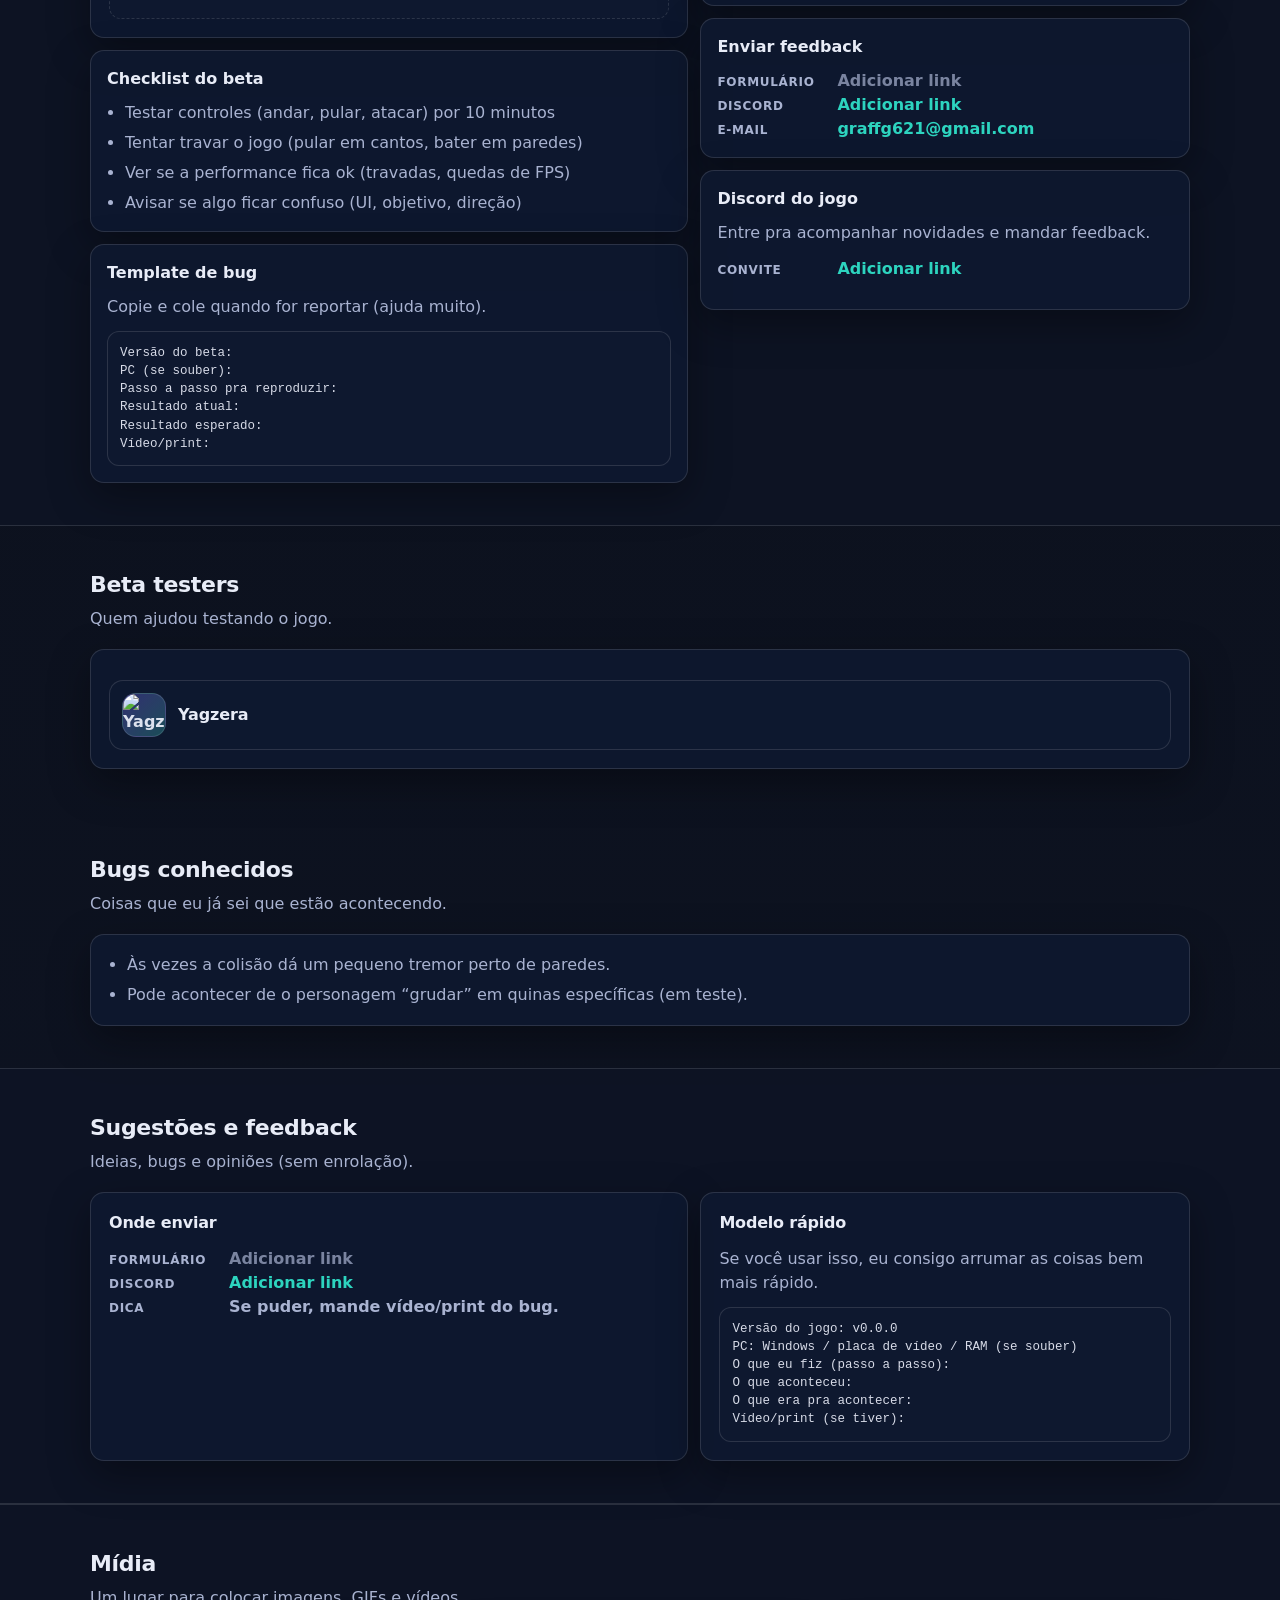
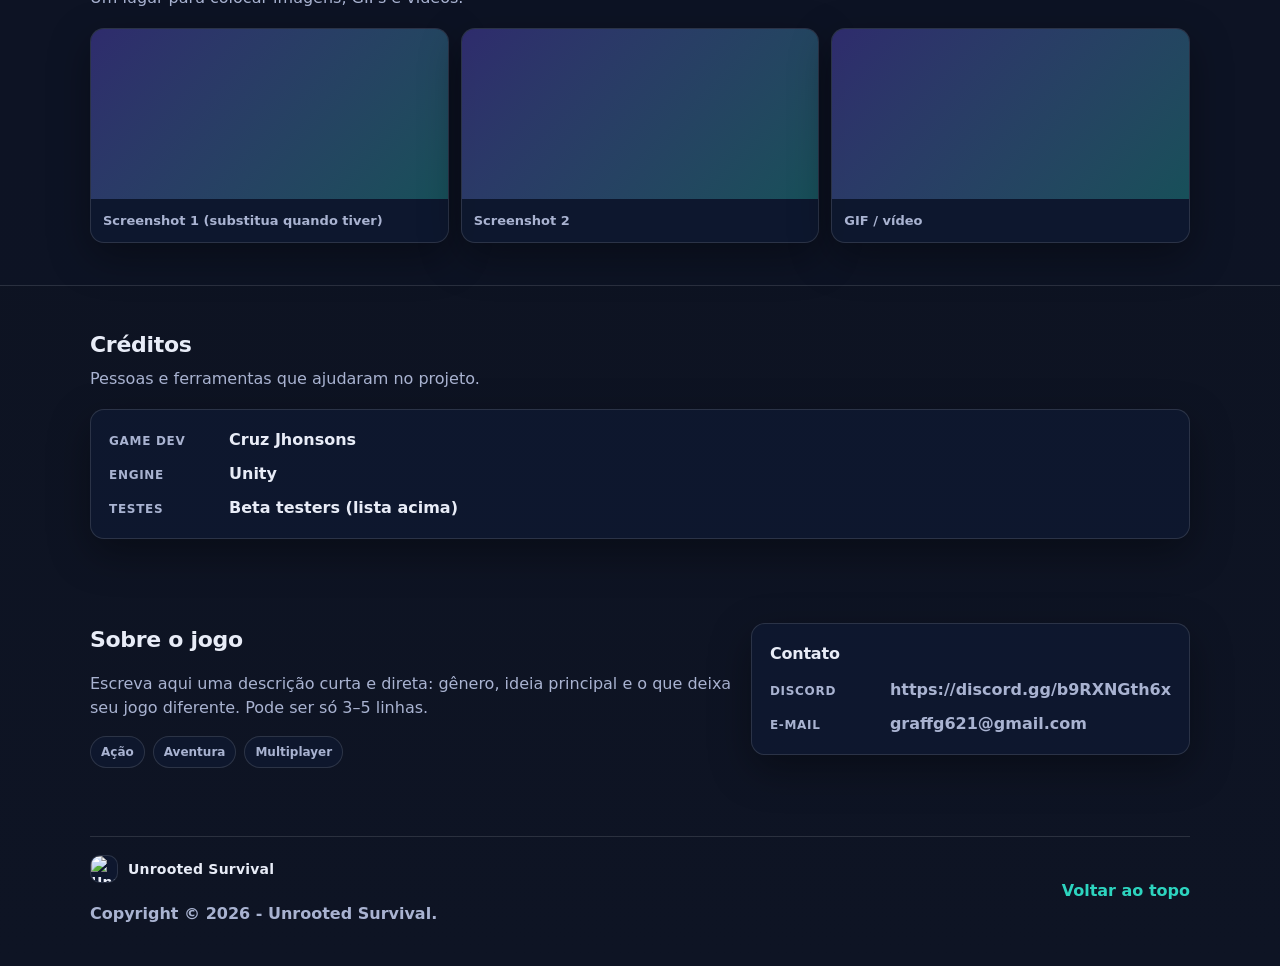
==== commit a9708265: "Atualização Site" ====
--- a/index.html
+++ b/index.html
@@ -41,8 +41,6 @@
 
         <div class="topbar__actions">
           <a class="btn btn--ghost" href="https://discord.gg/b9RXNGth6x" target="_blank" rel="noreferrer">Discord</a>
-          <a class="btn btn--ghost" id="discordLoginBtn" href="#" aria-disabled="true">Entrar</a>
-          <button class="btn btn--ghost" id="discordLogoutBtn" type="button" hidden>Sair</button>
           <button class="btn btn--ghost" type="button" id="themeToggle" aria-label="Alternar tema">
             Tema
           </button>
